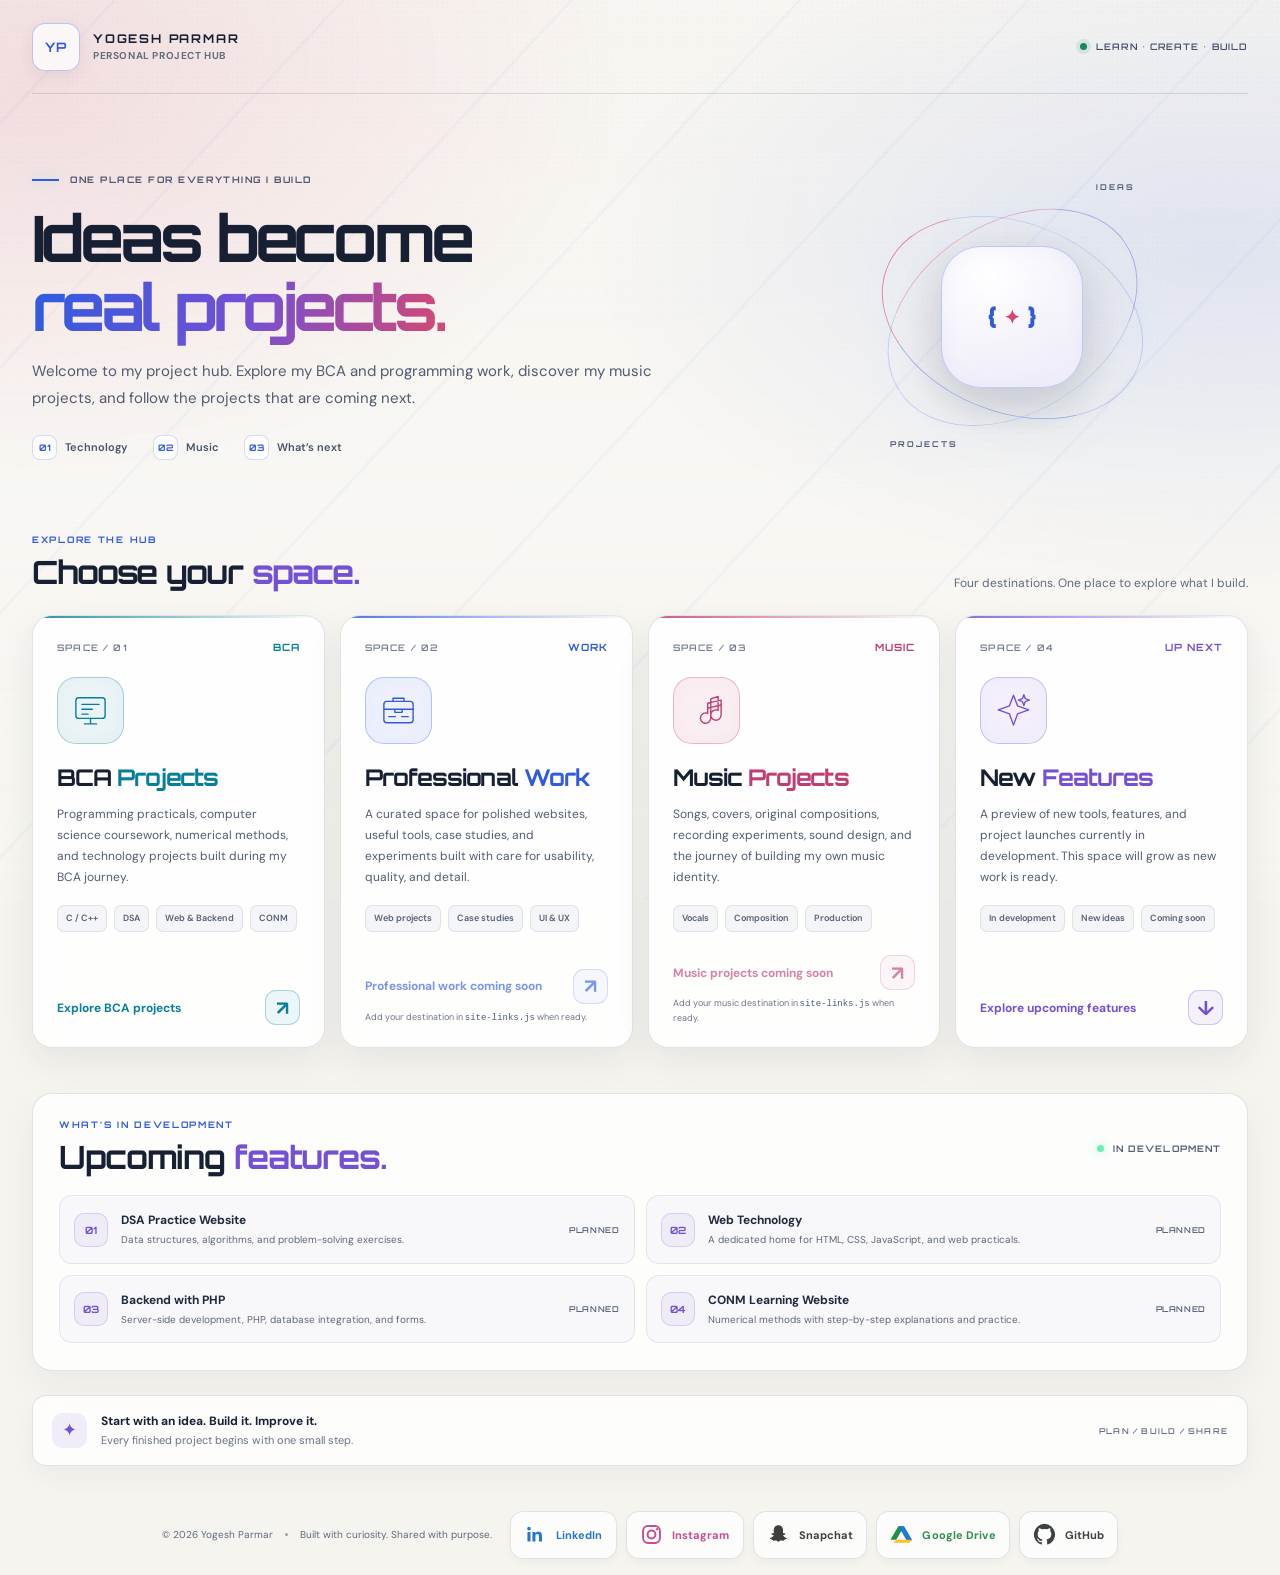
==== index.html @ 47fb6ca2 "Add files via upload" ====
<!DOCTYPE html>
<html lang="en">
<head>
  <meta charset="UTF-8">
  <meta name="viewport" content="width=device-width, initial-scale=1.0">
  <meta name="theme-color" content="#070b16">
  <meta name="description" content="Explore Yogesh Parmar's BCA projects, professional work, music projects, and upcoming features in one place.">
  <title>Yogesh Parmar | Project Hub</title>
  <link rel="preconnect" href="https://fonts.googleapis.com">
  <link rel="preconnect" href="https://fonts.gstatic.com" crossorigin>
  <link href="https://fonts.googleapis.com/css2?family=DM+Sans:wght@400;500;600;700&family=Orbitron:wght@500;600;700;800&display=swap" rel="stylesheet">
  <link rel="stylesheet" href="style.css">
</head>
<body>
  <div class="background-wash" aria-hidden="true"></div>
  <header class="topbar">
    <a class="brand" href="index.html" aria-label="Yogesh Parmar project hub home">
      <span class="brand-mark" aria-hidden="true">YP</span>
      <span class="brand-copy"><span class="brand-name">YOGESH PARMAR</span><span class="brand-subtitle">PERSONAL PROJECT HUB</span></span>
    </a>
    <div class="topbar-status"><span class="status-dot"></span> LEARN • CREATE • BUILD</div>
  </header>

  <main class="page-shell">
    <section class="hero" aria-labelledby="hero-title">
      <div class="hero-content">
        <div class="eyebrow"><span class="eyebrow-line"></span> ONE PLACE FOR EVERYTHING I BUILD</div>
        <h1 id="hero-title">Ideas become<br><span class="gradient-text">real projects.</span></h1>
        <p class="hero-description">Welcome to my project hub. Explore my BCA and programming work, discover my music projects, and follow the projects that are coming next.</p>
        <div class="hero-meta">
          <span><span class="meta-icon">01</span> Technology</span>
          <span><span class="meta-icon">02</span> Music</span>
          <span><span class="meta-icon">03</span> What’s next</span>
        </div>
      </div>
      <div class="hero-emblem" aria-hidden="true">
        <div class="emblem-ring ring-one"></div><div class="emblem-ring ring-two"></div>
        <div class="emblem-core"><span class="emblem-bracket">{</span><span class="emblem-slash">✦</span><span class="emblem-bracket">}</span></div>
        <span class="orbit-label orbit-label-top">IDEAS</span><span class="orbit-label orbit-label-bottom">PROJECTS</span>
      </div>
    </section>

    <section class="choose-section" aria-labelledby="choose-title">
      <div class="section-heading">
        <div><p class="section-kicker">EXPLORE THE HUB</p><h2 id="choose-title">Choose your <span>space.</span></h2></div>
        <p class="section-note">Four destinations. One place to explore what I build.</p>
      </div>

      <div class="project-grid">
        <article class="project-card bca-card">
          <div class="card-topline"><span class="course-number">SPACE / 01</span><span class="card-mark">BCA</span></div>
          <div class="project-icon" aria-hidden="true"><svg viewBox="0 0 64 64"><rect x="8" y="11" width="48" height="34" rx="5"/><path d="M22 54h20M32 45v9M18 22h28M18 30h17M18 38h10"/></svg></div>
          <h3>BCA <span>Projects</span></h3>
          <p class="project-description">Programming practicals, computer science coursework, numerical methods, and technology projects built during my BCA journey.</p>
          <div class="card-tags"><span>C / C++</span><span>DSA</span><span>Web &amp; Backend</span><span>CONM</span></div>
          <a class="project-action" href="programming.html"><span>Explore BCA projects</span><span class="arrow" aria-hidden="true">↗</span></a>
        </article>


        <article class="project-card professional-card" data-project-card="professional">
          <div class="card-topline"><span class="course-number">SPACE / 02</span><span class="card-mark">WORK</span></div>
          <div class="project-icon" aria-hidden="true"><svg viewBox="0 0 64 64"><rect x="8" y="17" width="48" height="35" rx="5"/><path d="M23 17v-5h18v5M8 30h48M26 30v5h12v-5M16 42h11M37 42h11"/></svg></div>
          <h3>Professional <span>Work</span></h3>
          <p class="project-description">A curated space for polished websites, useful tools, case studies, and experiments built with care for usability, quality, and detail.</p>
          <div class="card-tags"><span>Web projects</span><span>Case studies</span><span>UI &amp; UX</span></div>
          <a class="project-action project-config-link" href="#" data-project="professional" data-link-label="Explore professional work" aria-disabled="true"><span>Professional work coming soon</span><span class="arrow" aria-hidden="true">↗</span></a>
          <p class="setup-note">Add your destination in <code>site-links.js</code> when ready.</p>
        </article>

        <article class="project-card music-card" data-project-card="music">
          <div class="card-topline"><span class="course-number">SPACE / 03</span><span class="card-mark">MUSIC</span></div>
          <div class="project-icon" aria-hidden="true"><svg viewBox="0 0 64 64"><path d="M39 13v31.5a8.5 8.5 0 1 1-5-7.8V20l22-5v24.5a8.5 8.5 0 1 1-5-7.8V9z"/><path d="M34 28l22-5"/></svg></div>
          <h3>Music <span>Projects</span></h3>
          <p class="project-description">Songs, covers, original compositions, recording experiments, sound design, and the journey of building my own music identity.</p>
          <div class="card-tags"><span>Vocals</span><span>Composition</span><span>Production</span></div>
          <a class="project-action project-config-link" href="#" data-project="music" data-link-label="Explore music projects" aria-disabled="true"><span>Music projects coming soon</span><span class="arrow" aria-hidden="true">↗</span></a>
          <p class="setup-note">Add your music destination in <code>site-links.js</code> when ready.</p>
        </article>

        <article class="project-card upcoming-card">
          <div class="card-topline"><span class="course-number">SPACE / 04</span><span class="card-mark">UP NEXT</span></div>
          <div class="project-icon" aria-hidden="true"><svg viewBox="0 0 64 64"><path d="M32 7l6.6 17.4L57 31l-18.4 6.6L32 56l-6.6-18.4L7 31l18.4-6.6z"/><path d="M49 6l2.4 6.6L58 15l-6.6 2.4L49 24l-2.4-6.6L40 15l6.6-2.4z"/></svg></div>
          <h3>New <span>Features</span></h3>
          <p class="project-description">A preview of new tools, features, and project launches currently in development. This space will grow as new work is ready.</p>
          <div class="card-tags"><span>In development</span><span>New ideas</span><span>Coming soon</span></div>
          <a class="project-action" href="#upcoming"><span>Explore upcoming features</span><span class="arrow" aria-hidden="true">↓</span></a>
        </article>
      </div>
    </section>

    <section class="upcoming-section" id="upcoming" aria-labelledby="upcoming-title">
      <div class="upcoming-heading"><div><p class="section-kicker">WHAT’S IN DEVELOPMENT</p><h2 id="upcoming-title">Upcoming <span>features.</span></h2></div><span class="roadmap-status"><span class="status-dot"></span> IN DEVELOPMENT</span></div>
      <div class="roadmap-grid">
        <article class="roadmap-item"><span class="roadmap-index">01</span><div><h3>DSA Practice Website</h3><p>Data structures, algorithms, and problem-solving exercises.</p></div><span class="roadmap-state">PLANNED</span></article>
        <article class="roadmap-item"><span class="roadmap-index">02</span><div><h3>Web Technology</h3><p>A dedicated home for HTML, CSS, JavaScript, and web practicals.</p></div><span class="roadmap-state">PLANNED</span></article>
        <article class="roadmap-item"><span class="roadmap-index">03</span><div><h3>Backend with PHP</h3><p>Server-side development, PHP, database integration, and forms.</p></div><span class="roadmap-state">PLANNED</span></article>
        <article class="roadmap-item"><span class="roadmap-index">04</span><div><h3>CONM Learning Website</h3><p>Numerical methods with step-by-step explanations and practice.</p></div><span class="roadmap-state">PLANNED</span></article>
      </div>
    </section>

    <section class="bottom-strip" aria-label="Project reminder"><div class="strip-symbol" aria-hidden="true">✦</div><p><strong>Start with an idea. Build it. Improve it.</strong><span>Every finished project begins with one small step.</span></p><div class="strip-decoration" aria-hidden="true">PLAN / BUILD / SHARE</div></section>
  </main>

  <footer class="footer">
    <div class="footer-copy"><span>© <span id="year">2026</span> Yogesh Parmar</span><span class="footer-divider" aria-hidden="true"></span><span>Built with curiosity. Shared with purpose.</span></div>
    <nav class="footer-socials" aria-label="Social and resource links">
      <a class="social-link social-linkedin is-unconfigured" href="#" data-social="linkedin" aria-label="LinkedIn" title="Add your LinkedIn URL in site-links.js" aria-disabled="true">
        <svg viewBox="0 0 24 24" aria-hidden="true" focusable="false"><path fill="currentColor" d="M5.2 7.8a1.9 1.9 0 1 0 0-3.8 1.9 1.9 0 0 0 0 3.8ZM3.6 9.3h3.2v10H3.6zM8.8 9.3h3.1v1.4h.1a3.4 3.4 0 0 1 3-1.7c3.2 0 3.8 2.1 3.8 4.8v5.5h-3.2v-4.9c0-1.2 0-2.8-1.7-2.8s-2 1.3-2 2.7v5H8.8z"/></svg><span class="social-name">LinkedIn</span>
      </a>
      <a class="social-link social-instagram is-unconfigured" href="#" data-social="instagram" aria-label="Instagram" title="Add your Instagram URL in site-links.js" aria-disabled="true">
        <svg viewBox="0 0 24 24" aria-hidden="true" focusable="false"><rect x="3.2" y="3.2" width="17.6" height="17.6" rx="5.1" fill="none" stroke="currentColor" stroke-width="2"/><circle cx="12" cy="12" r="4.1" fill="none" stroke="currentColor" stroke-width="2"/><circle cx="17.8" cy="6.5" r="1.2" fill="currentColor"/></svg><span class="social-name">Instagram</span>
      </a>
      <a class="social-link social-snapchat is-unconfigured" href="#" data-social="snapchat" aria-label="Snapchat" title="Add your Snapchat URL in site-links.js" aria-disabled="true">
        <svg viewBox="0 0 24 24" aria-hidden="true" focusable="false"><path fill="currentColor" d="M12 2.4c-3.1 0-5 2.2-5 5.8 0 .7.1 1.5.2 2.2-.5.3-1.1.4-1.7.4-.6 0-.9.3-.9.7 0 .7 1.5 1.1 2.5 1.2-.6 1.3-1.8 2.2-3.2 2.8-.5.2-.8.4-.8.8 0 .5 1.2.7 2 .8.7.1 1 .6 1.2 1.2.1.3.3.4.7.3.6-.1 1.1-.3 1.8-.3 1.1 0 1.7.4 2.4 1 .4.3 1 .3 1.4 0 .7-.6 1.3-1 2.4-1 .7 0 1.2.2 1.8.3.4.1.6 0 .7-.3.2-.6.5-1.1 1.2-1.2.8-.1 2-.3 2-.8 0-.4-.3-.6-.8-.8-1.4-.6-2.6-1.5-3.2-2.8 1-.1 2.5-.5 2.5-1.2 0-.4-.3-.7-.9-.7-.6 0-1.2-.1-1.7-.4.1-.7.2-1.5.2-2.2 0-3.6-1.9-5.8-5-5.8Z"/></svg><span class="social-name">Snapchat</span>
      </a>
      <a class="social-link social-drive is-unconfigured" href="#" data-social="drive" aria-label="Google Drive" title="Add your Google Drive URL in site-links.js" aria-disabled="true">
        <svg viewBox="0 0 32 32" aria-hidden="true" focusable="false"><path fill="#00832d" d="M11.6 4.5h8L8.7 23.4h-8z"/><path fill="#0066da" d="M19.6 4.5 31 24h-8L11.6 4.5z"/><path fill="#ffba00" d="M8.7 23.4h22.4l-4.2 4.1H4.3z"/></svg><span class="social-name">Google Drive</span>
      </a>
      <a class="social-link social-github is-unconfigured" href="#" data-social="github" aria-label="GitHub" title="Add your GitHub URL in site-links.js" aria-disabled="true">
        <svg viewBox="0 0 24 24" aria-hidden="true" focusable="false"><path fill="currentColor" d="M12 .9A11.1 11.1 0 0 0 8.49 22.53c.55.1.76-.24.76-.53v-2.08c-3.1.67-3.75-1.32-3.75-1.32-.5-1.28-1.23-1.62-1.23-1.62-1.01-.69.08-.68.08-.68 1.11.08 1.7 1.14 1.7 1.14.99 1.7 2.6 1.21 3.23.92.1-.72.39-1.21.71-1.49-2.48-.28-5.09-1.24-5.09-5.52 0-1.22.44-2.21 1.15-2.99-.12-.28-.5-1.42.11-2.95 0 0 .94-.3 3.05 1.14a10.6 10.6 0 0 1 5.55 0c2.11-1.44 3.05-1.14 3.05-1.14.61 1.53.23 2.67.11 2.95.72.78 1.15 1.77 1.15 2.99 0 4.29-2.61 5.24-5.1 5.51.4.35.75 1.03.75 2.08V22c0 .29.2.63.76.52A11.1 11.1 0 0 0 12 .9Z"/></svg><span class="social-name">GitHub</span>
      </a>
    </nav>
  </footer>

  <script src="site-links.js"></script>
  <script>
    document.getElementById("year").textContent = new Date().getFullYear();

    const projectUrls = window.projectUrls || {};
    document.querySelectorAll("[data-project]").forEach((link) => {
      const project = link.dataset.project;
      const url = (projectUrls[project] || "").trim();
      if (url) {
        link.href = url;
        link.target = "_blank";
        link.rel = "noopener noreferrer";
        link.removeAttribute("aria-disabled");
        link.querySelector("span:first-child").textContent = link.dataset.linkLabel || "Explore project";
        link.closest("[data-project-card]")?.classList.add("has-link");
        link.classList.remove("is-unconfigured");
      } else {
        link.setAttribute("aria-disabled", "true");
        link.addEventListener("click", (event) => event.preventDefault());
      }
    });

    const socialUrls = window.socialUrls || {};
    document.querySelectorAll("[data-social]").forEach((link) => {
      const platform = link.dataset.social;
      const url = (socialUrls[platform] || "").trim();
      if (url) {
        link.href = url;
        link.target = "_blank";
        link.rel = "noopener noreferrer";
        link.classList.remove("is-unconfigured");
        link.removeAttribute("aria-disabled");
        link.title = `Open ${link.getAttribute("aria-label")}`;
      } else {
        link.setAttribute("aria-disabled", "true");
        link.addEventListener("click", (event) => event.preventDefault());
      }
    });
  </script>
</body>
</html>
---- style.css ----
/* YOGESH PARMAR — PERSONAL PROJECT HUB */
:root{color-scheme:dark;--bg:#070b16;--panel:rgba(12,18,34,.84);--panel-border:rgba(255,255,255,.14);--text:#f5f7ff;--muted:#b6bfd2;--quiet:#8792aa;--cyan:#5be7f5;--blue:#6194ff;--violet:#a98aff;--pink:#ff658b;--font-body:"DM Sans","Segoe UI",Arial,sans-serif;--font-display:"Orbitron","Segoe UI",sans-serif}
*{box-sizing:border-box;margin:0;padding:0}html{min-height:100%;scroll-behavior:smooth;scroll-padding-top:24px}body{min-height:100vh;display:flex;flex-direction:column;overflow-x:hidden;background:var(--bg);color:var(--text);font-family:var(--font-body);line-height:1.5;isolation:isolate}body::before{content:"";position:fixed;inset:0;z-index:-3;background-image:linear-gradient(105deg,rgba(5,8,18,.95) 0%,rgba(6,10,24,.83) 43%,rgba(6,9,20,.68) 100%),linear-gradient(180deg,rgba(4,7,16,.18) 0%,rgba(4,7,16,.5) 55%,#070b16 100%),url("https://wallpapercat.com/w/full/2/7/5/6848-3000x1688-desktop-hd-dc-vs-marvel-wallpaper-image.jpg");background-size:cover;background-position:center;background-repeat:no-repeat;transform:scale(1.015)}body::after{content:"";position:fixed;inset:0;z-index:-2;pointer-events:none;opacity:.2;background-image:radial-gradient(rgba(255,255,255,.22) .65px,transparent .65px);background-size:5px 5px;mask-image:linear-gradient(to bottom,black,transparent 80%)}a{color:inherit}.topbar{width:min(1240px,calc(100% - 64px));margin:0 auto;min-height:94px;display:flex;align-items:center;justify-content:space-between;gap:24px;border-bottom:1px solid rgba(255,255,255,.13)}.brand{display:inline-flex;align-items:center;gap:13px;text-decoration:none}.brand-mark{width:48px;height:48px;display:grid;place-items:center;border:1px solid rgba(91,231,245,.55);border-radius:14px;color:var(--cyan);background:rgba(91,231,245,.08);box-shadow:inset 0 0 22px rgba(91,231,245,.07),0 0 26px rgba(91,231,245,.08);font:700 13px var(--font-display);letter-spacing:.05em}.brand-copy{display:grid;gap:2px}.brand-name{font:700 12px var(--font-display);letter-spacing:.15em}.brand-subtitle{color:var(--quiet);font-size:10px;font-weight:700;letter-spacing:.06em}.topbar-status{display:flex;align-items:center;gap:9px;color:#c7d2e7;font:600 9px var(--font-display);letter-spacing:.12em}.status-dot{width:7px;height:7px;flex:0 0 7px;border-radius:50%;background:#69efb7;box-shadow:0 0 12px rgba(105,239,183,.7)}.page-shell{width:min(1240px,calc(100% - 64px));margin:0 auto;flex:1}.hero{min-height:365px;display:grid;grid-template-columns:minmax(0,1.2fr) minmax(270px,.8fr);align-items:center;gap:38px;padding:58px 0 42px}.hero-content{max-width:720px}.eyebrow{display:flex;align-items:center;gap:11px;color:#a9b7d2;font:700 9px var(--font-display);letter-spacing:.17em}.eyebrow-line{display:inline-block;width:27px;height:2px;background:var(--cyan);box-shadow:0 0 12px rgba(91,231,245,.55)}h1{margin:19px 0 17px;font:700 clamp(2.65rem,5vw,4.8rem)/1.07 var(--font-display);letter-spacing:-.055em} .gradient-text{background:linear-gradient(100deg,#62eaf6 0%,#8da6ff 52%,#d3a1ff 100%);-webkit-background-clip:text;background-clip:text;color:transparent}.hero-description{max-width:660px;color:#bbc5d8;font-size:15px;line-height:1.8}.hero-meta{display:flex;flex-wrap:wrap;gap:14px 25px;margin-top:23px;color:#c6cee0;font-size:11px;font-weight:600}.hero-meta>span{display:flex;align-items:center;gap:8px}.meta-icon{display:grid;place-items:center;width:25px;height:25px;border:1px solid rgba(91,231,245,.25);border-radius:8px;color:var(--cyan);background:rgba(91,231,245,.07);font:700 9px var(--font-display)}.hero-emblem{width:min(100%,330px);aspect-ratio:1;justify-self:center;position:relative;display:grid;place-items:center}.emblem-ring{position:absolute;inset:9%;border:1px solid rgba(91,231,245,.18);border-radius:50%;box-shadow:0 0 50px rgba(91,231,245,.04)}.ring-one{transform:rotate(22deg) scaleY(.7);border-color:rgba(91,231,245,.43)}.ring-two{transform:rotate(-33deg) scaleY(.7);border-color:rgba(169,138,255,.4)}.emblem-core{width:43%;aspect-ratio:1;display:flex;align-items:center;justify-content:center;gap:7px;border:1px solid rgba(91,231,245,.5);border-radius:28%;background:radial-gradient(circle at 35% 20%,rgba(91,231,245,.17),rgba(14,22,42,.8) 70%);box-shadow:0 0 60px rgba(91,231,245,.13),inset 0 0 30px rgba(91,231,245,.06);font:700 30px var(--font-display)}.emblem-bracket{color:var(--cyan)}.emblem-slash{color:#e7edff;font-size:19px}.orbit-label{position:absolute;color:#8d9dbb;font:700 8px var(--font-display);letter-spacing:.25em}.orbit-label-top{top:9%;right:13%}.orbit-label-bottom{bottom:10%;left:13%}.choose-section{padding:10px 0 0}.section-heading{display:flex;align-items:end;justify-content:space-between;gap:20px;margin-bottom:23px}.section-kicker{margin-bottom:7px;color:var(--cyan);font:700 9px var(--font-display);letter-spacing:.19em}.section-heading h2,.upcoming-heading h2{font:700 clamp(1.5rem,3vw,2rem)/1.25 var(--font-display);letter-spacing:-.035em}.section-heading h2 span,.upcoming-heading h2 span{color:#a7b7ff}.section-note{max-width:320px;color:#9daac2;text-align:right;font-size:12px}.project-grid{display:grid;grid-template-columns:repeat(3,minmax(0,1fr));gap:18px}.project-card{--accent:#66e7f5;--accent-rgb:102,231,245;position:relative;display:flex;flex-direction:column;min-width:0;min-height:420px;overflow:hidden;padding:25px 24px 22px;border:1px solid rgba(255,255,255,.14);border-radius:20px;background:linear-gradient(145deg,rgba(17,25,45,.91),rgba(9,14,28,.87));box-shadow:0 12px 35px rgba(0,0,0,.14);transition:transform 200ms ease,border-color 200ms ease,background 200ms ease}.project-card::before{content:"";position:absolute;left:0;top:0;right:0;height:2px;background:linear-gradient(90deg,rgba(var(--accent-rgb),.95),rgba(var(--accent-rgb),0));opacity:.9}.project-card:hover{transform:translateY(-4px);border-color:rgba(var(--accent-rgb),.42);background:linear-gradient(145deg,rgba(20,30,53,.95),rgba(9,14,28,.91))}.bca-card{--accent:#5be7f5;--accent-rgb:91,231,245}.music-card{--accent:#ff91c3;--accent-rgb:255,145,195}.upcoming-card{--accent:#b3a0ff;--accent-rgb:179,160,255}.card-topline{display:flex;align-items:center;justify-content:space-between;gap:8px}.course-number{color:#8998b5;font:600 9px var(--font-display);letter-spacing:.13em}.card-mark{color:var(--accent);font:700 10px var(--font-display);letter-spacing:.1em}.project-icon{display:grid;place-items:center;width:67px;height:67px;margin:24px 0 20px;border:1px solid rgba(var(--accent-rgb),.32);border-radius:19px;background:rgba(var(--accent-rgb),.08);box-shadow:inset 0 0 25px rgba(var(--accent-rgb),.035)}.project-icon svg{width:39px;height:39px;fill:none;stroke:var(--accent);stroke-width:2.3;stroke-linecap:round;stroke-linejoin:round}.project-card h3{font:700 23px/1.25 var(--font-display);letter-spacing:-.04em}.project-card h3 span{color:var(--accent)}.project-description{margin-top:11px;color:#b4c0d5;font-size:12px;line-height:1.75}.card-tags{display:flex;flex-wrap:wrap;gap:7px;margin-top:17px}.card-tags span{padding:6px 8px;border:1px solid rgba(255,255,255,.09);border-radius:7px;background:rgba(255,255,255,.035);color:#9eacc5;font-size:9px;font-weight:600}.project-action{display:flex;align-items:center;justify-content:space-between;gap:12px;margin-top:auto;padding-top:23px;color:var(--accent);font-size:12px;font-weight:700;text-decoration:none}.arrow{display:grid;place-items:center;width:35px;height:35px;flex:0 0 35px;border:1px solid rgba(var(--accent-rgb),.36);border-radius:11px;background:rgba(var(--accent-rgb),.09);font-size:20px;transition:transform 180ms ease,background 180ms ease}.project-action:hover .arrow{transform:translate(2px,-2px);background:rgba(var(--accent-rgb),.17)}.project-action:focus-visible{outline:2px solid var(--cyan);outline-offset:5px;border-radius:5px}.project-config-link[aria-disabled="true"]{opacity:.72;cursor:not-allowed}.setup-note{margin-top:7px;color:#7887a2;font-size:9px}.setup-note code{color:#b8c6df}.upcoming-section{margin-top:45px;padding:25px 26px 27px;border:1px solid rgba(255,255,255,.12);border-radius:20px;background:rgba(8,13,27,.72);backdrop-filter:blur(13px);-webkit-backdrop-filter:blur(13px)}.upcoming-heading{display:flex;align-items:center;justify-content:space-between;gap:18px;margin-bottom:18px}.roadmap-status{display:flex;align-items:center;gap:9px;color:#a4b3ce;font:700 9px var(--font-display);letter-spacing:.12em}.roadmap-grid{display:grid;grid-template-columns:repeat(2,minmax(0,1fr));gap:11px}.roadmap-item{display:flex;align-items:center;gap:13px;min-width:0;padding:15px 14px;border:1px solid rgba(255,255,255,.09);border-radius:13px;background:rgba(255,255,255,.025)}.roadmap-index{display:grid;place-items:center;width:34px;height:34px;flex:0 0 34px;border:1px solid rgba(169,138,255,.25);border-radius:10px;color:#b7a8ff;background:rgba(169,138,255,.07);font:700 10px var(--font-display)}.roadmap-item>div{min-width:0}.roadmap-item h3{font-size:12px;font-weight:700}.roadmap-item p{margin-top:3px;color:#929fba;font-size:10px;line-height:1.55}.roadmap-state{margin-left:auto;color:#aab4ca;font:600 8px var(--font-display);letter-spacing:.08em;white-space:nowrap}.bottom-strip{display:flex;align-items:center;gap:14px;margin:24px 0 28px;padding:16px 19px;border:1px solid rgba(255,255,255,.12);border-radius:14px;background:rgba(9,14,29,.73);backdrop-filter:blur(12px);-webkit-backdrop-filter:blur(12px)}.strip-symbol{display:grid;place-items:center;flex:0 0 35px;height:35px;border-radius:10px;color:#bba7ff;background:rgba(169,138,255,.12);font-size:18px}.bottom-strip p{display:grid;gap:2px;color:#c0c9dc;font-size:11px}.bottom-strip strong{color:#f0f3fc;font-size:12px}.bottom-strip p span{color:#9eacc4}.strip-decoration{margin-left:auto;color:#8793ad;font:600 8px var(--font-display);letter-spacing:.15em;white-space:nowrap}.footer{width:min(1240px,calc(100% - 64px));min-height:82px;margin:0 auto;display:flex;align-items:center;justify-content:center;gap:18px;color:#a0abc0;font-size:10px;flex-wrap:wrap;padding:15px 0}.footer-copy{display:flex;align-items:center;justify-content:center;gap:12px;flex-wrap:wrap}.footer-divider{width:3px;height:3px;border-radius:50%;background:#68738a}.footer-socials{display:flex;align-items:center;gap:11px}.social-link{width:54px;height:54px;display:inline-grid;place-items:center;flex:0 0 auto;border:1px solid rgba(255,255,255,.16);border-radius:15px;color:#dfe8ff;background:rgba(255,255,255,.065);text-decoration:none;transition:transform 180ms ease,border-color 180ms ease,background 180ms ease,opacity 180ms ease}.social-link svg{width:30px;height:30px;display:block}.social-link.is-unconfigured{opacity:.78;cursor:not-allowed}.social-link:not(.is-unconfigured):hover,.social-link:not(.is-unconfigured):focus-visible{transform:translateY(-3px);border-color:rgba(91,231,245,.65);background:rgba(91,231,245,.12);outline:none}.social-link:focus-visible{outline:2px solid var(--cyan);outline-offset:3px}.social-linkedin{color:#70b7ff}.social-instagram{color:#ff8dc3}.social-snapchat{color:#ffe45e}.social-youtube{color:#ff7373}
@media(min-width:1500px){.hero{min-height:410px}.project-card{min-height:440px}}@media(max-width:980px){.project-grid{grid-template-columns:repeat(2,minmax(0,1fr))}.project-card{min-height:400px}.hero{grid-template-columns:minmax(0,1fr) 260px;gap:20px}.hero-emblem{width:260px}}@media(max-width:760px){.topbar,.footer{width:min(100% - 36px,600px)}.topbar{min-height:78px}.topbar-status{font-size:8px;letter-spacing:.06em}.brand-mark{width:42px;height:42px}.brand-name{font-size:10px}.brand-subtitle{font-size:8px}.page-shell{width:min(100% - 36px,600px)}.hero{grid-template-columns:minmax(0,1fr);min-height:0;padding:52px 0 35px}.hero-emblem{display:none}.hero-description{font-size:14px}.section-heading{align-items:start;flex-direction:column;gap:9px}.section-note{text-align:left;max-width:none}.project-grid{grid-template-columns:1fr}.project-card{min-height:365px;padding:24px}.roadmap-grid{grid-template-columns:1fr}.upcoming-section{padding:21px 17px}.strip-decoration{display:none}.bottom-strip{align-items:flex-start}.footer{flex-direction:column;text-align:center;gap:14px}.footer-socials{gap:10px}.social-link{width:51px;height:51px;border-radius:14px}.social-link svg{width:29px;height:29px}}@media(max-width:430px){.topbar-status{display:none}h1{font-size:clamp(2.15rem,10vw,2.8rem)}.hero-meta{gap:10px 16px;font-size:10px}.section-heading h2,.upcoming-heading h2{font-size:22px}.project-card{padding:22px 20px;border-radius:17px}.project-card h3{font-size:21px}.upcoming-heading{align-items:flex-start;flex-direction:column;gap:8px}.roadmap-item{gap:9px;padding:12px 10px}.roadmap-state{font-size:7px}.bottom-strip{padding:14px}.bottom-strip strong{font-size:11px}.footer-copy{gap:8px}.footer-socials{gap:8px}.social-link{width:48px;height:48px}.social-link svg{width:27px;height:27px}}@media(prefers-reduced-motion:reduce){*,*::before,*::after{scroll-behavior:auto!important;animation-duration:.01ms!important;animation-iteration-count:1!important;transition-duration:.01ms!important}}


/* PROFESSIONAL PAPER-INSPIRED HOMEPAGE THEME */
:root{color-scheme:light;--bg:#f5f3ee;--panel:rgba(255,255,255,.9);--panel-border:rgba(24,34,50,.13);--text:#182135;--muted:#505b70;--quiet:#70798a;--cyan:#087f9a;--blue:#315bdf;--violet:#7550d5;--pink:#d63f77}
body{background:#f6f4ef;color:#182135}
body::before{background-image:repeating-linear-gradient(133deg,transparent 0 82px,rgba(49,91,223,.035) 83px 85px,transparent 86px 167px),radial-gradient(ellipse at 2% 10%,rgba(213,72,114,.14),transparent 34%),radial-gradient(ellipse at 95% 28%,rgba(49,91,223,.12),transparent 37%),linear-gradient(180deg,rgba(250,249,246,.30) 0%,rgba(250,249,246,.58) 52%,rgba(247,245,240,.91) 100%),url("https://img.magnific.com/free-vector/paper-style-dynamic-lines-background_23-2149008629.jpg");background-size:auto,auto,auto,cover,cover;background-position:center,center,center,center top,center top;background-repeat:repeat,no-repeat,no-repeat,no-repeat,no-repeat;transform:none}
body::after{opacity:.16;background-image:radial-gradient(rgba(37,48,67,.22) .55px,transparent .55px);background-size:5px 5px;mask-image:linear-gradient(to bottom,black,transparent 85%)}
.background-wash{display:none}
.topbar{border-bottom-color:rgba(24,33,53,.13)}
.brand-mark{border-color:rgba(49,91,223,.32);border-radius:13px;color:#315bdf;background:rgba(255,255,255,.72);box-shadow:0 5px 16px rgba(36,48,75,.08);}
.brand-name{color:#172033}.brand-subtitle{color:#626d80}.topbar-status{color:#445067}.topbar-status .status-dot{background:#19875d;box-shadow:0 0 0 4px rgba(25,135,93,.11)}
.eyebrow{color:#4c5770}.eyebrow-line{background:#315bdf}
h1{color:#172033;letter-spacing:-.06em}h1 .gradient-text{background:linear-gradient(105deg,#315bdf 3%,#7350d4 52%,#d54872 100%);-webkit-background-clip:text;background-clip:text;color:transparent}
.hero-description{color:#505b70}.hero-meta{color:#48546b}.meta-icon{color:#315bdf;border-color:rgba(49,91,223,.2);background:rgba(255,255,255,.72)}
.hero-emblem{filter:drop-shadow(0 18px 28px rgba(40,49,70,.09))}.emblem-ring{border-color:rgba(49,91,223,.22)}.ring-one{border-left-color:rgba(213,72,114,.6);border-bottom-color:rgba(49,91,223,.44)}.ring-two{border-top-color:rgba(213,72,114,.4);border-right-color:rgba(117,80,213,.42)}.emblem-core{border-color:rgba(49,91,223,.28);background:radial-gradient(circle at 35% 20%,rgba(255,255,255,.96),rgba(241,239,249,.94) 75%);box-shadow:0 16px 40px rgba(36,48,75,.12),inset 0 0 20px rgba(49,91,223,.04)}.emblem-bracket{color:#315bdf}.emblem-slash{color:#d54872}.orbit-label{color:#536079}
.section-kicker{color:#315bdf}.section-heading h2,.upcoming-heading h2{color:#172033}.section-heading h2 span,.upcoming-heading h2 span{color:#7350d4}.section-note{color:#606b7e}
.project-grid{grid-template-columns:repeat(4,minmax(0,1fr));gap:15px}.project-card{background:rgba(255,255,255,.88);border-color:rgba(24,33,53,.12);box-shadow:0 12px 35px rgba(30,39,58,.075);backdrop-filter:blur(15px);-webkit-backdrop-filter:blur(15px)}.project-card:hover{background:rgba(255,255,255,.97);box-shadow:0 19px 42px rgba(30,39,58,.12)}
.bca-card{--accent:#087f9a;--accent-rgb:8,127,154}.professional-card{--accent:#315bdf;--accent-rgb:49,91,223}.music-card{--accent:#bf3e73;--accent-rgb:191,62,115}.upcoming-card{--accent:#7550d5;--accent-rgb:117,80,213}
.course-number{color:#737d90}.card-mark{color:var(--accent)}.project-card h3{color:#172033}.project-card h3 span{color:var(--accent)}.project-description{color:#515d72}.card-tags span{border-color:rgba(24,33,53,.09);background:rgba(243,244,248,.88);color:#556176}.project-action{color:var(--accent)}.arrow{border-color:rgba(var(--accent-rgb),.28);background:rgba(var(--accent-rgb),.07)}.setup-note{color:#6b7588}.setup-note code{color:#4d5c78}
.upcoming-section{border-color:rgba(24,33,53,.12);background:rgba(255,255,255,.77);box-shadow:0 14px 38px rgba(30,39,58,.05);backdrop-filter:blur(16px);-webkit-backdrop-filter:blur(16px)}.roadmap-status{color:#536079}.roadmap-item{border-color:rgba(24,33,53,.09);background:rgba(247,247,249,.82)}.roadmap-index{border-color:rgba(117,80,213,.2);color:#7350d4;background:rgba(117,80,213,.07)}.roadmap-item h3{color:#202a3f}.roadmap-item p{color:#5e687b}.roadmap-state{color:#58647a}
.bottom-strip{border-color:rgba(24,33,53,.12);background:rgba(255,255,255,.76);box-shadow:0 10px 25px rgba(30,39,58,.045)}.strip-symbol{color:#7350d4;background:rgba(117,80,213,.09)}.bottom-strip p{color:#5c677a}.bottom-strip strong{color:#182135}.bottom-strip p span{color:#687386}.strip-decoration{color:#687386}
.footer{color:#5e687b}.footer-divider{background:#9aa1ad}.footer-socials{gap:9px;flex-wrap:wrap;justify-content:center}.social-link{width:auto;min-width:0;height:48px;padding:0 13px;display:inline-flex;align-items:center;justify-content:center;gap:9px;border-color:rgba(24,33,53,.13);border-radius:13px;color:#24304a;background:rgba(255,255,255,.78);box-shadow:0 4px 12px rgba(30,39,58,.045);font-size:11px;font-weight:700;letter-spacing:.01em}.social-link svg{width:23px;height:23px;flex:0 0 23px}.social-name{white-space:nowrap}.social-link.is-unconfigured{opacity:.88;cursor:not-allowed}.social-link:not(.is-unconfigured):hover,.social-link:not(.is-unconfigured):focus-visible{transform:translateY(-2px);border-color:rgba(49,91,223,.36);background:#fff;box-shadow:0 7px 17px rgba(49,91,223,.1);outline:none}.social-linkedin{color:#0a66c2}.social-instagram{color:#c13584}.social-snapchat{color:#262626}.social-github{color:#24292f}.social-drive{color:#188038}
.project-action[aria-disabled="true"]{opacity:.64;cursor:not-allowed}.project-card.has-link .project-action{opacity:1}
@media(min-width:1500px){.hero{min-height:420px}.project-card{min-height:420px}}
@media(max-width:980px){.project-grid{grid-template-columns:repeat(2,minmax(0,1fr))}.project-card{min-height:390px}}
@media(max-width:760px){.social-link{height:45px;padding:0 11px;gap:7px}.social-link svg{width:21px;height:21px;flex-basis:21px}.social-name{font-size:10px}}
@media(max-width:430px){.footer-socials{display:grid;grid-template-columns:repeat(2,minmax(0,1fr));width:100%;gap:8px}.social-link{width:100%;height:45px;padding:0 10px;justify-content:flex-start}.social-link:last-child{grid-column:1/-1;justify-self:center;width:calc(50% - 4px)}.footer{width:calc(100% - 28px)}.project-card{min-height:360px}}
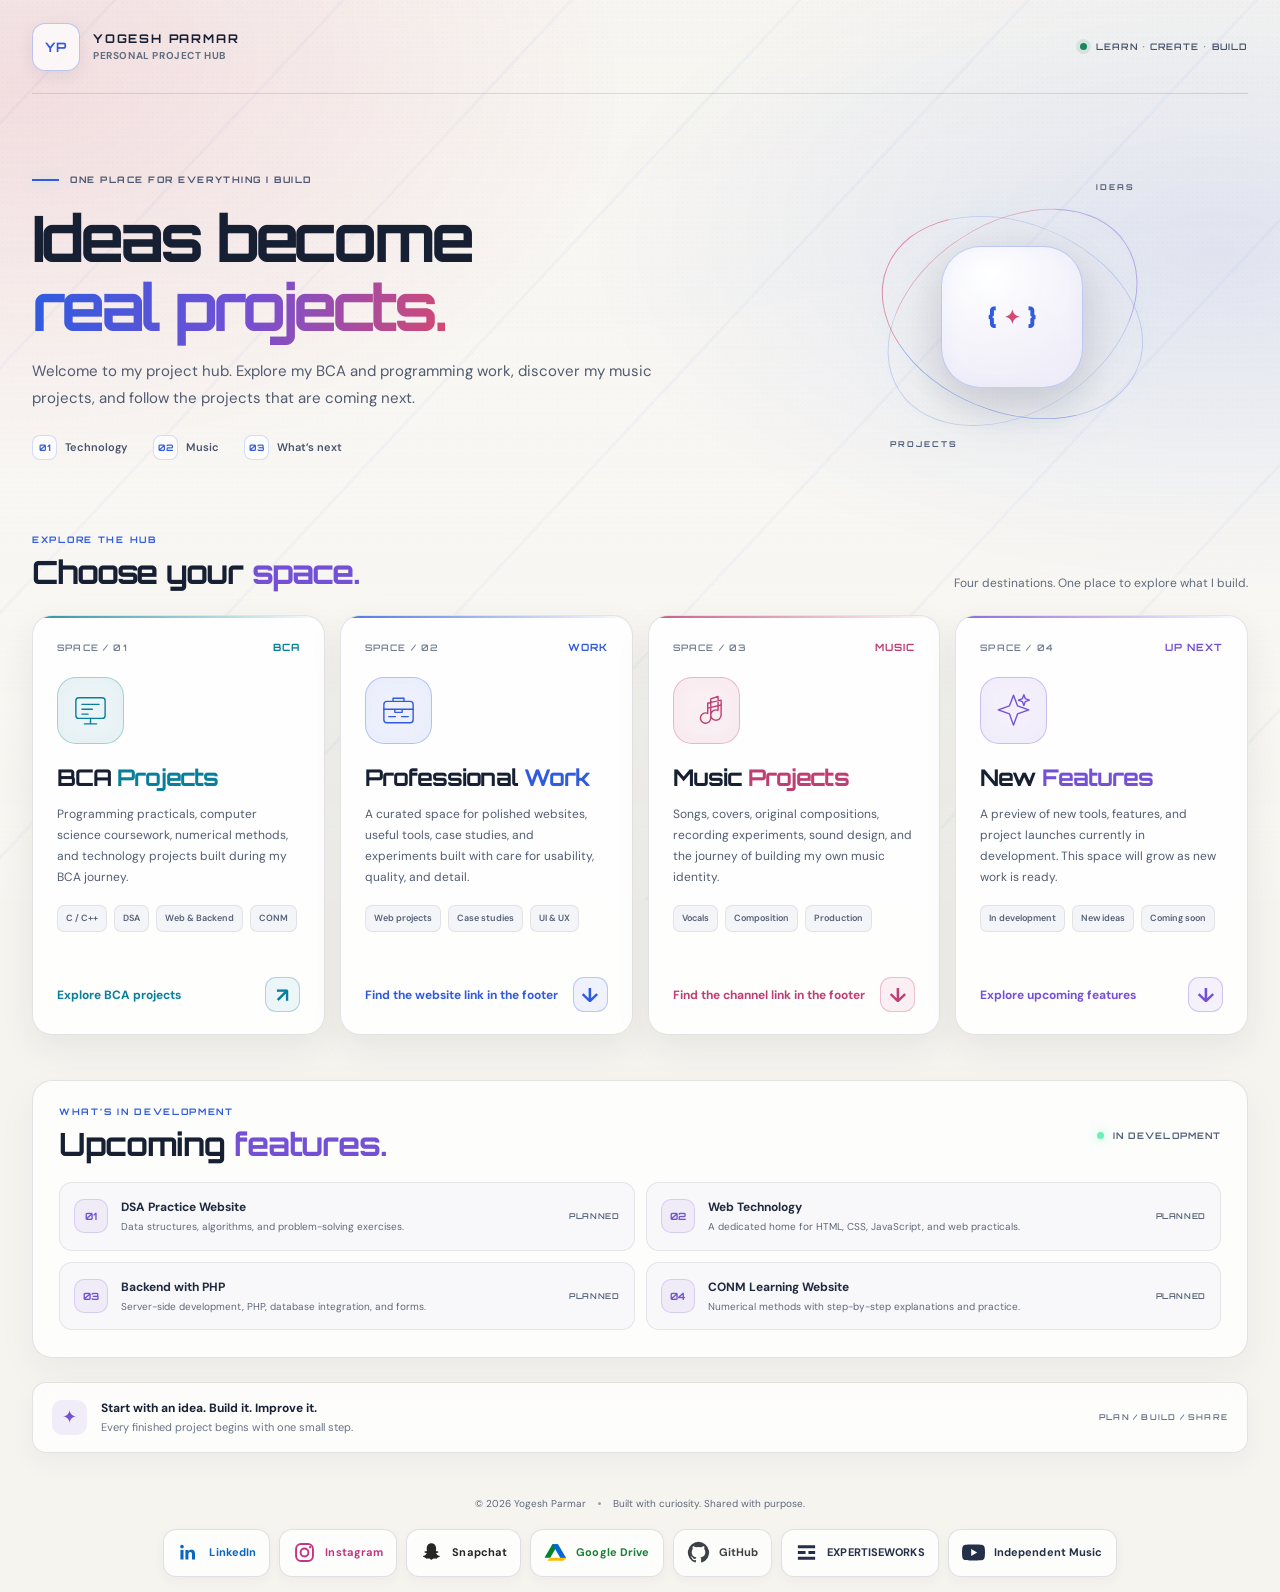
==== commit ecc8a8b8: "Update index.html" ====
--- a/index.html
+++ b/index.html
@@ -63,8 +63,7 @@
           <h3>Professional <span>Work</span></h3>
           <p class="project-description">A curated space for polished websites, useful tools, case studies, and experiments built with care for usability, quality, and detail.</p>
           <div class="card-tags"><span>Web projects</span><span>Case studies</span><span>UI &amp; UX</span></div>
-          <a class="project-action project-config-link" href="#" data-project="professional" data-link-label="Explore professional work" aria-disabled="true"><span>Professional work coming soon</span><span class="arrow" aria-hidden="true">↗</span></a>
-          <p class="setup-note">Add your destination in <code>site-links.js</code> when ready.</p>
+          <div class="project-action"><span>Find the website link in the footer</span><span class="arrow" aria-hidden="true">↓</span></div>
         </article>
 
         <article class="project-card music-card" data-project-card="music">
@@ -73,8 +72,7 @@
           <h3>Music <span>Projects</span></h3>
           <p class="project-description">Songs, covers, original compositions, recording experiments, sound design, and the journey of building my own music identity.</p>
           <div class="card-tags"><span>Vocals</span><span>Composition</span><span>Production</span></div>
-          <a class="project-action project-config-link" href="#" data-project="music" data-link-label="Explore music projects" aria-disabled="true"><span>Music projects coming soon</span><span class="arrow" aria-hidden="true">↗</span></a>
-          <p class="setup-note">Add your music destination in <code>site-links.js</code> when ready.</p>
+          <div class="project-action"><span>Find the channel link in the footer</span><span class="arrow" aria-hidden="true">↓</span></div>
         </article>
 
         <article class="project-card upcoming-card">
@@ -104,62 +102,34 @@
   <footer class="footer">
     <div class="footer-copy"><span>© <span id="year">2026</span> Yogesh Parmar</span><span class="footer-divider" aria-hidden="true"></span><span>Built with curiosity. Shared with purpose.</span></div>
     <nav class="footer-socials" aria-label="Social and resource links">
-      <a class="social-link social-linkedin is-unconfigured" href="#" data-social="linkedin" aria-label="LinkedIn" title="Add your LinkedIn URL in site-links.js" aria-disabled="true">
+      <a class="social-link social-linkedin" href="https://www.linkedin.com/in/yogesh-thakur-935497439?utm_source=share_via&amp;utm_content=profile&amp;utm_medium=member_android" target="_blank" rel="noopener noreferrer" aria-label="LinkedIn" title="Open LinkedIn">
         <svg viewBox="0 0 24 24" aria-hidden="true" focusable="false"><path fill="currentColor" d="M5.2 7.8a1.9 1.9 0 1 0 0-3.8 1.9 1.9 0 0 0 0 3.8ZM3.6 9.3h3.2v10H3.6zM8.8 9.3h3.1v1.4h.1a3.4 3.4 0 0 1 3-1.7c3.2 0 3.8 2.1 3.8 4.8v5.5h-3.2v-4.9c0-1.2 0-2.8-1.7-2.8s-2 1.3-2 2.7v5H8.8z"/></svg><span class="social-name">LinkedIn</span>
       </a>
-      <a class="social-link social-instagram is-unconfigured" href="#" data-social="instagram" aria-label="Instagram" title="Add your Instagram URL in site-links.js" aria-disabled="true">
+      <a class="social-link social-instagram" href="https://www.instagram.com/independent_play?vrfl=MWk0eHhvaWdlZnVkOQ==" target="_blank" rel="noopener noreferrer" aria-label="Instagram" title="Open Instagram">
         <svg viewBox="0 0 24 24" aria-hidden="true" focusable="false"><rect x="3.2" y="3.2" width="17.6" height="17.6" rx="5.1" fill="none" stroke="currentColor" stroke-width="2"/><circle cx="12" cy="12" r="4.1" fill="none" stroke="currentColor" stroke-width="2"/><circle cx="17.8" cy="6.5" r="1.2" fill="currentColor"/></svg><span class="social-name">Instagram</span>
       </a>
-      <a class="social-link social-snapchat is-unconfigured" href="#" data-social="snapchat" aria-label="Snapchat" title="Add your Snapchat URL in site-links.js" aria-disabled="true">
+      <a class="social-link social-snapchat" href="https://www.snapchat.com/add/yogeshparmar_o3?share_id=k4zNBhmO8rQ&amp;locale=en-IN" target="_blank" rel="noopener noreferrer" aria-label="Snapchat" title="Open Snapchat">
         <svg viewBox="0 0 24 24" aria-hidden="true" focusable="false"><path fill="currentColor" d="M12 2.4c-3.1 0-5 2.2-5 5.8 0 .7.1 1.5.2 2.2-.5.3-1.1.4-1.7.4-.6 0-.9.3-.9.7 0 .7 1.5 1.1 2.5 1.2-.6 1.3-1.8 2.2-3.2 2.8-.5.2-.8.4-.8.8 0 .5 1.2.7 2 .8.7.1 1 .6 1.2 1.2.1.3.3.4.7.3.6-.1 1.1-.3 1.8-.3 1.1 0 1.7.4 2.4 1 .4.3 1 .3 1.4 0 .7-.6 1.3-1 2.4-1 .7 0 1.2.2 1.8.3.4.1.6 0 .7-.3.2-.6.5-1.1 1.2-1.2.8-.1 2-.3 2-.8 0-.4-.3-.6-.8-.8-1.4-.6-2.6-1.5-3.2-2.8 1-.1 2.5-.5 2.5-1.2 0-.4-.3-.7-.9-.7-.6 0-1.2-.1-1.7-.4.1-.7.2-1.5.2-2.2 0-3.6-1.9-5.8-5-5.8Z"/></svg><span class="social-name">Snapchat</span>
       </a>
-      <a class="social-link social-drive is-unconfigured" href="#" data-social="drive" aria-label="Google Drive" title="Add your Google Drive URL in site-links.js" aria-disabled="true">
+      <a class="social-link social-drive" href="https://drive.google.com/drive/folders/1pf0U4U9AQBYV0tMJHg-OtUp4L3XVB7gf?usp=drive_link" target="_blank" rel="noopener noreferrer" aria-label="Google Drive" title="Open Google Drive">
         <svg viewBox="0 0 32 32" aria-hidden="true" focusable="false"><path fill="#00832d" d="M11.6 4.5h8L8.7 23.4h-8z"/><path fill="#0066da" d="M19.6 4.5 31 24h-8L11.6 4.5z"/><path fill="#ffba00" d="M8.7 23.4h22.4l-4.2 4.1H4.3z"/></svg><span class="social-name">Google Drive</span>
       </a>
       <a class="social-link social-github is-unconfigured" href="#" data-social="github" aria-label="GitHub" title="Add your GitHub URL in site-links.js" aria-disabled="true">
         <svg viewBox="0 0 24 24" aria-hidden="true" focusable="false"><path fill="currentColor" d="M12 .9A11.1 11.1 0 0 0 8.49 22.53c.55.1.76-.24.76-.53v-2.08c-3.1.67-3.75-1.32-3.75-1.32-.5-1.28-1.23-1.62-1.23-1.62-1.01-.69.08-.68.08-.68 1.11.08 1.7 1.14 1.7 1.14.99 1.7 2.6 1.21 3.23.92.1-.72.39-1.21.71-1.49-2.48-.28-5.09-1.24-5.09-5.52 0-1.22.44-2.21 1.15-2.99-.12-.28-.5-1.42.11-2.95 0 0 .94-.3 3.05 1.14a10.6 10.6 0 0 1 5.55 0c2.11-1.44 3.05-1.14 3.05-1.14.61 1.53.23 2.67.11 2.95.72.78 1.15 1.77 1.15 2.99 0 4.29-2.61 5.24-5.1 5.51.4.35.75 1.03.75 2.08V22c0 .29.2.63.76.52A11.1 11.1 0 0 0 12 .9Z"/></svg><span class="social-name">GitHub</span>
       </a>
+      <a class="social-link social-expertise" href="https://yogesh14songss-ai.github.io/EXPERTISEWORKS/" target="_blank" rel="noopener noreferrer" aria-label="EXPERTISEWORKS" title="Open EXPERTISEWORKS">
+        <svg viewBox="0 0 24 24" aria-hidden="true" focusable="false"><path fill="currentColor" d="M3 4.5h18v3H3zM3 10.5h8v3H3zM3 16.5h18v3H3zM14 10.5h7v3h-7z"/></svg><span class="social-name">EXPERTISEWORKS</span>
+      </a>
+      <a class="social-link social-youtube" href="https://youtube.com/@independent_music_yt?si=UU4DWfwiTOr7bwCP" target="_blank" rel="noopener noreferrer" aria-label="Independent Music on YouTube" title="Open Independent Music on YouTube">
+        <svg viewBox="0 0 24 24" aria-hidden="true" focusable="false"><path fill="currentColor" d="M23.5 6.2a3 3 0 0 0-2.1-2.1C19.6 3.6 12 3.6 12 3.6s-7.6 0-9.4.5A3 3 0 0 0 .5 6.2 31 31 0 0 0 0 12a31 31 0 0 0 .5 5.8 3 3 0 0 0 2.1 2.1c1.8.5 9.4.5 9.4.5s7.6 0 9.4-.5a3 3 0 0 0 2.1-2.1A31 31 0 0 0 24 12a31 31 0 0 0-.5-5.8ZM9.6 15.6V8.4l6.2 3.6z"/></svg><span class="social-name">Independent Music</span>
+      </a>
     </nav>
   </footer>
 
-  <script src="site-links.js"></script>
   <script>
     document.getElementById("year").textContent = new Date().getFullYear();
 
-    const projectUrls = window.projectUrls || {};
-    document.querySelectorAll("[data-project]").forEach((link) => {
-      const project = link.dataset.project;
-      const url = (projectUrls[project] || "").trim();
-      if (url) {
-        link.href = url;
-        link.target = "_blank";
-        link.rel = "noopener noreferrer";
-        link.removeAttribute("aria-disabled");
-        link.querySelector("span:first-child").textContent = link.dataset.linkLabel || "Explore project";
-        link.closest("[data-project-card]")?.classList.add("has-link");
-        link.classList.remove("is-unconfigured");
-      } else {
-        link.setAttribute("aria-disabled", "true");
-        link.addEventListener("click", (event) => event.preventDefault());
-      }
-    });
 
-    const socialUrls = window.socialUrls || {};
-    document.querySelectorAll("[data-social]").forEach((link) => {
-      const platform = link.dataset.social;
-      const url = (socialUrls[platform] || "").trim();
-      if (url) {
-        link.href = url;
-        link.target = "_blank";
-        link.rel = "noopener noreferrer";
-        link.classList.remove("is-unconfigured");
-        link.removeAttribute("aria-disabled");
-        link.title = `Open ${link.getAttribute("aria-label")}`;
-      } else {
-        link.setAttribute("aria-disabled", "true");
-        link.addEventListener("click", (event) => event.preventDefault());
-      }
-    });
   </script>
 </body>
 </html>
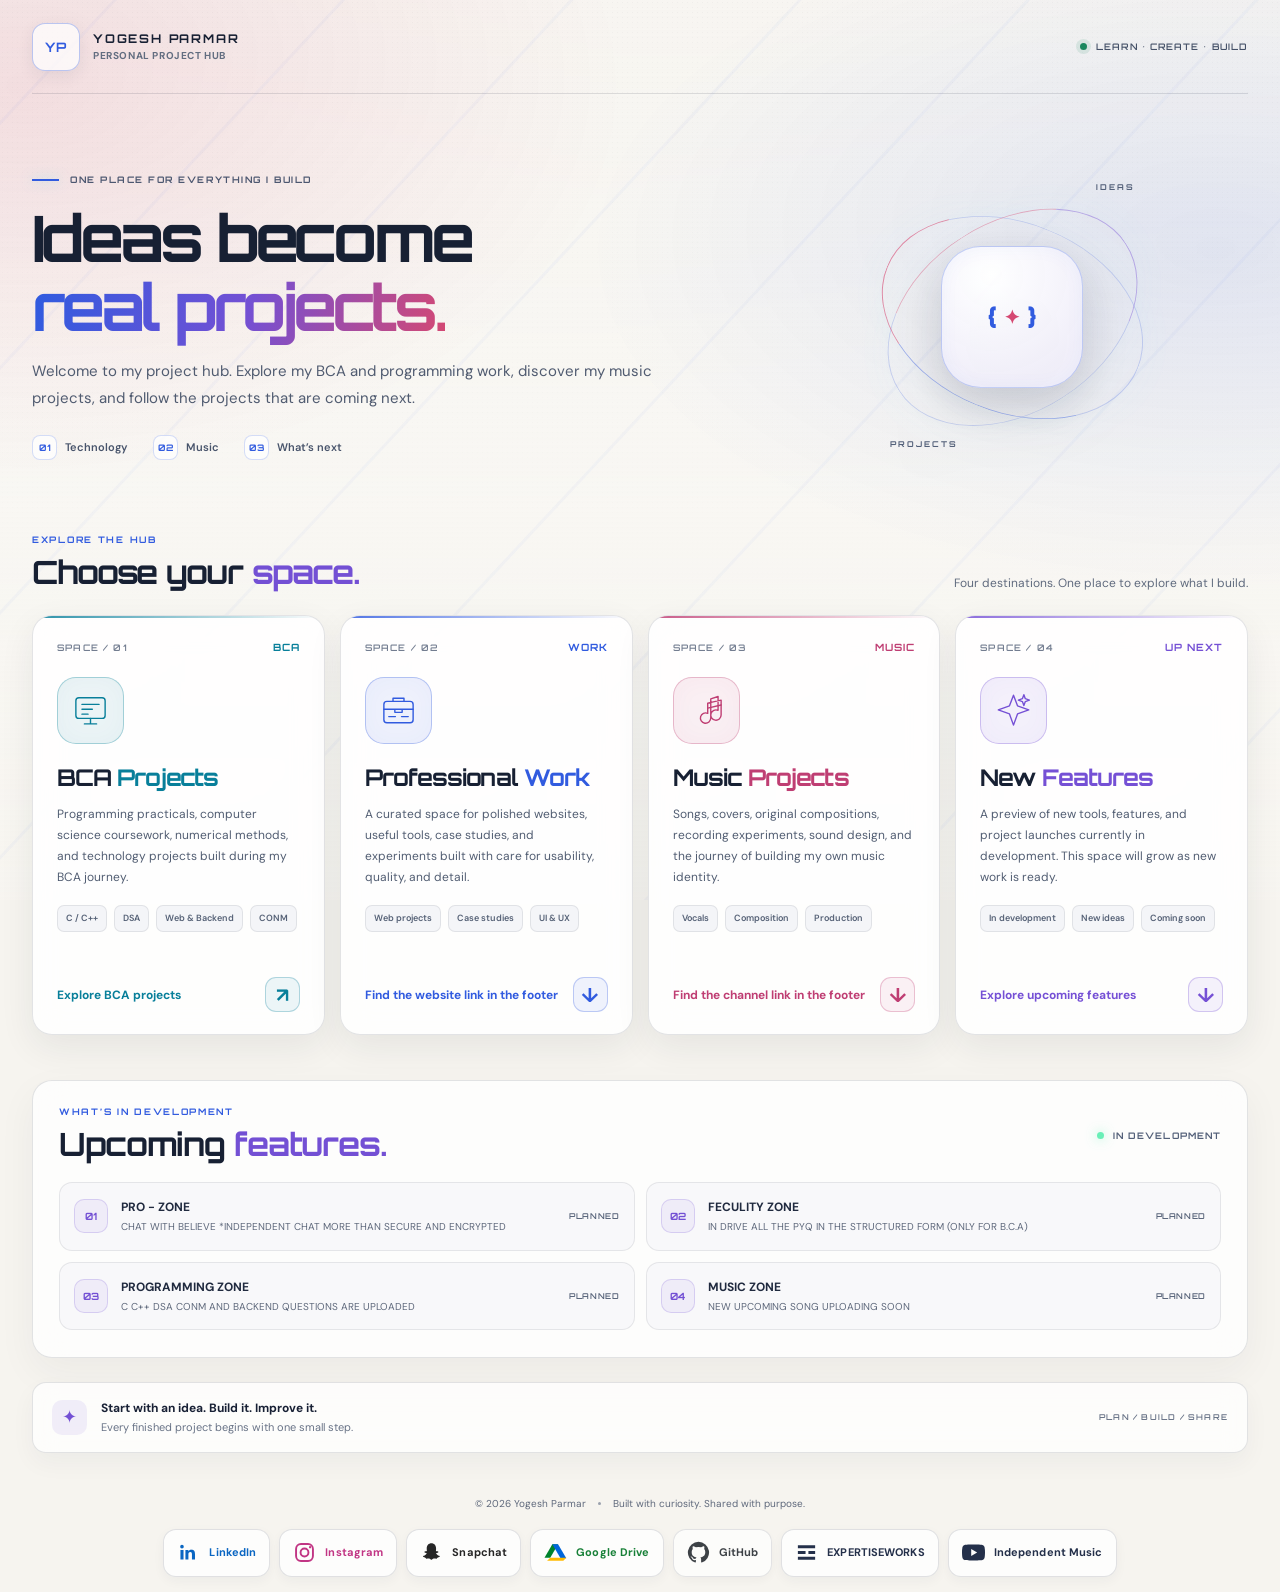
==== commit 4bcc6175: "Update index.html" ====
--- a/index.html
+++ b/index.html
@@ -89,10 +89,10 @@
     <section class="upcoming-section" id="upcoming" aria-labelledby="upcoming-title">
       <div class="upcoming-heading"><div><p class="section-kicker">WHAT’S IN DEVELOPMENT</p><h2 id="upcoming-title">Upcoming <span>features.</span></h2></div><span class="roadmap-status"><span class="status-dot"></span> IN DEVELOPMENT</span></div>
       <div class="roadmap-grid">
-        <article class="roadmap-item"><span class="roadmap-index">01</span><div><h3>DSA Practice Website</h3><p>Data structures, algorithms, and problem-solving exercises.</p></div><span class="roadmap-state">PLANNED</span></article>
-        <article class="roadmap-item"><span class="roadmap-index">02</span><div><h3>Web Technology</h3><p>A dedicated home for HTML, CSS, JavaScript, and web practicals.</p></div><span class="roadmap-state">PLANNED</span></article>
-        <article class="roadmap-item"><span class="roadmap-index">03</span><div><h3>Backend with PHP</h3><p>Server-side development, PHP, database integration, and forms.</p></div><span class="roadmap-state">PLANNED</span></article>
-        <article class="roadmap-item"><span class="roadmap-index">04</span><div><h3>CONM Learning Website</h3><p>Numerical methods with step-by-step explanations and practice.</p></div><span class="roadmap-state">PLANNED</span></article>
+        <article class="roadmap-item"><span class="roadmap-index">01</span><div><h3>PRO - ZONE</h3><p>CHAT WITH BELIEVE *INDEPENDENT CHAT MORE THAN SECURE AND ENCRYPTED</p></div><span class="roadmap-state">PLANNED</span></article>
+        <article class="roadmap-item"><span class="roadmap-index">02</span><div><h3>FECULITY ZONE</h3><p>IN DRIVE ALL THE PYQ IN THE STRUCTURED FORM (ONLY FOR B.C.A)</p></div><span class="roadmap-state">PLANNED</span></article>
+        <article class="roadmap-item"><span class="roadmap-index">03</span><div><h3>PROGRAMMING ZONE</h3><p>C C++ DSA CONM AND BACKEND QUESTIONS ARE UPLOADED </p></div><span class="roadmap-state">PLANNED</span></article>
+        <article class="roadmap-item"><span class="roadmap-index">04</span><div><h3>MUSIC ZONE</h3><p>NEW UPCOMING SONG UPLOADING SOON</p></div><span class="roadmap-state">PLANNED</span></article>
       </div>
     </section>
 
@@ -114,7 +114,7 @@
       <a class="social-link social-drive" href="https://drive.google.com/drive/folders/1pf0U4U9AQBYV0tMJHg-OtUp4L3XVB7gf?usp=drive_link" target="_blank" rel="noopener noreferrer" aria-label="Google Drive" title="Open Google Drive">
         <svg viewBox="0 0 32 32" aria-hidden="true" focusable="false"><path fill="#00832d" d="M11.6 4.5h8L8.7 23.4h-8z"/><path fill="#0066da" d="M19.6 4.5 31 24h-8L11.6 4.5z"/><path fill="#ffba00" d="M8.7 23.4h22.4l-4.2 4.1H4.3z"/></svg><span class="social-name">Google Drive</span>
       </a>
-      <a class="social-link social-github is-unconfigured" href="#" data-social="github" aria-label="GitHub" title="Add your GitHub URL in site-links.js" aria-disabled="true">
+      <a class="social-link social-github is-unconfigured" href="https://github.com/yogesh14songss-ai" data-social="github" aria-label="GitHub" title="Add your GitHub URL in site-links.js" aria-disabled="true">
         <svg viewBox="0 0 24 24" aria-hidden="true" focusable="false"><path fill="currentColor" d="M12 .9A11.1 11.1 0 0 0 8.49 22.53c.55.1.76-.24.76-.53v-2.08c-3.1.67-3.75-1.32-3.75-1.32-.5-1.28-1.23-1.62-1.23-1.62-1.01-.69.08-.68.08-.68 1.11.08 1.7 1.14 1.7 1.14.99 1.7 2.6 1.21 3.23.92.1-.72.39-1.21.71-1.49-2.48-.28-5.09-1.24-5.09-5.52 0-1.22.44-2.21 1.15-2.99-.12-.28-.5-1.42.11-2.95 0 0 .94-.3 3.05 1.14a10.6 10.6 0 0 1 5.55 0c2.11-1.44 3.05-1.14 3.05-1.14.61 1.53.23 2.67.11 2.95.72.78 1.15 1.77 1.15 2.99 0 4.29-2.61 5.24-5.1 5.51.4.35.75 1.03.75 2.08V22c0 .29.2.63.76.52A11.1 11.1 0 0 0 12 .9Z"/></svg><span class="social-name">GitHub</span>
       </a>
       <a class="social-link social-expertise" href="https://yogesh14songss-ai.github.io/EXPERTISEWORKS/" target="_blank" rel="noopener noreferrer" aria-label="EXPERTISEWORKS" title="Open EXPERTISEWORKS">
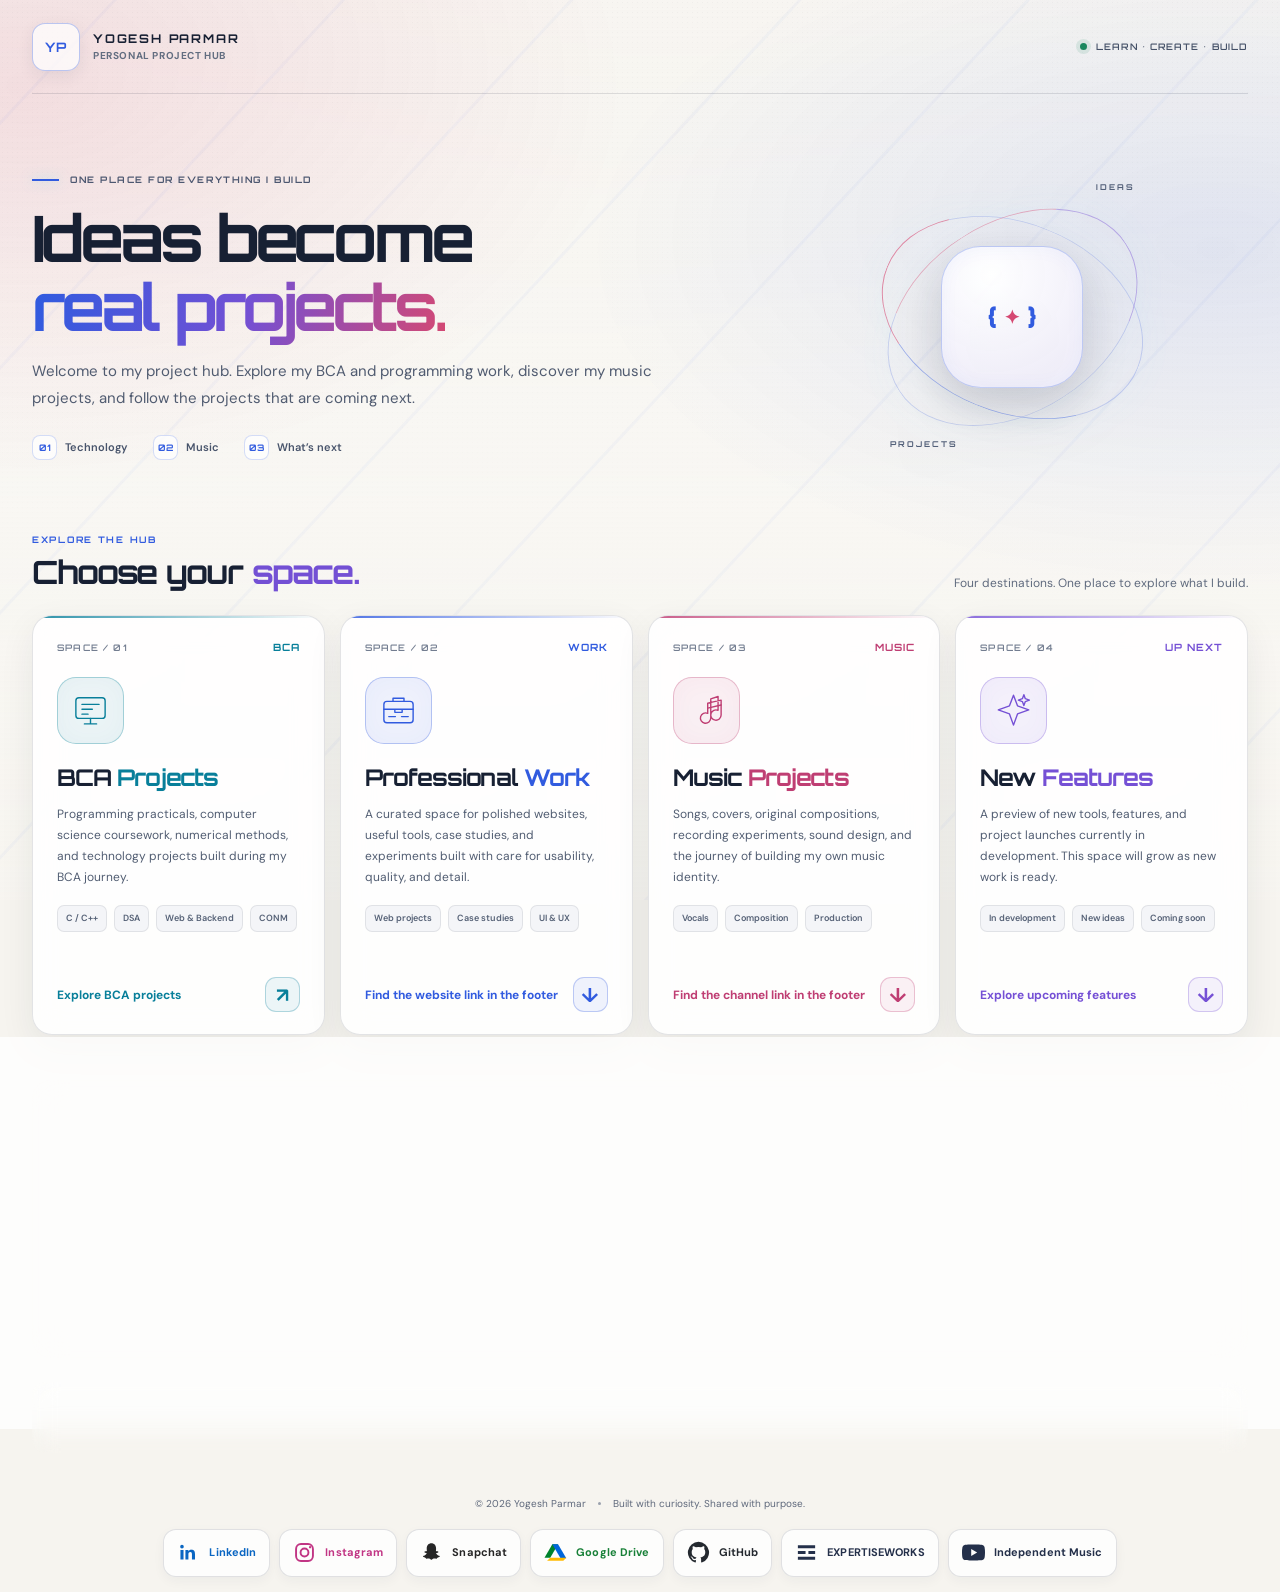
==== commit 92f9f25c: "Refactor GitHub link for better accessibility" ====
--- a/index.html
+++ b/index.html
@@ -114,9 +114,19 @@
       <a class="social-link social-drive" href="https://drive.google.com/drive/folders/1pf0U4U9AQBYV0tMJHg-OtUp4L3XVB7gf?usp=drive_link" target="_blank" rel="noopener noreferrer" aria-label="Google Drive" title="Open Google Drive">
         <svg viewBox="0 0 32 32" aria-hidden="true" focusable="false"><path fill="#00832d" d="M11.6 4.5h8L8.7 23.4h-8z"/><path fill="#0066da" d="M19.6 4.5 31 24h-8L11.6 4.5z"/><path fill="#ffba00" d="M8.7 23.4h22.4l-4.2 4.1H4.3z"/></svg><span class="social-name">Google Drive</span>
       </a>
-      <a class="social-link social-github is-unconfigured" href="https://github.com/yogesh14songss-ai" data-social="github" aria-label="GitHub" title="Add your GitHub URL in site-links.js" aria-disabled="true">
-        <svg viewBox="0 0 24 24" aria-hidden="true" focusable="false"><path fill="currentColor" d="M12 .9A11.1 11.1 0 0 0 8.49 22.53c.55.1.76-.24.76-.53v-2.08c-3.1.67-3.75-1.32-3.75-1.32-.5-1.28-1.23-1.62-1.23-1.62-1.01-.69.08-.68.08-.68 1.11.08 1.7 1.14 1.7 1.14.99 1.7 2.6 1.21 3.23.92.1-.72.39-1.21.71-1.49-2.48-.28-5.09-1.24-5.09-5.52 0-1.22.44-2.21 1.15-2.99-.12-.28-.5-1.42.11-2.95 0 0 .94-.3 3.05 1.14a10.6 10.6 0 0 1 5.55 0c2.11-1.44 3.05-1.14 3.05-1.14.61 1.53.23 2.67.11 2.95.72.78 1.15 1.77 1.15 2.99 0 4.29-2.61 5.24-5.1 5.51.4.35.75 1.03.75 2.08V22c0 .29.2.63.76.52A11.1 11.1 0 0 0 12 .9Z"/></svg><span class="social-name">GitHub</span>
-      </a>
+      <a
+  class="social-link social-github"
+  href="https://github.com/yogesh14songss-ai"
+  target="_blank"
+  rel="noopener noreferrer"
+  aria-label="GitHub"
+  title="Visit GitHub Profile"
+>
+  <svg viewBox="0 0 24 24" aria-hidden="true" focusable="false">
+    <path fill="currentColor" d="M12 .9A11.1 11.1 0 0 0 8.49 22.53c.55.1.76-.24.76-.53v-2.08c-3.1.67-3.75-1.32-3.75-1.32-.5-1.28-1.23-1.62-1.23-1.62-1.01-.69.08-.68.08-.68 1.11.08 1.7 1.14 1.7 1.14.99 1.7 2.6 1.21 3.23.92.1-.72.39-1.21.71-1.49-2.48-.28-5.09-1.24-5.09-5.52 0-1.22.44-2.21 1.15-2.99-.12-.28-.5-1.42.11-2.95 0 0 .94-.3 3.05 1.14a10.6 10.6 0 0 1 5.55 0c2.11-1.44 3.05-1.14 3.05-1.14.61 1.53.23 2.67.11 2.95.72.78 1.15 1.77 1.15 2.99 0 4.29-2.61 5.24-5.1 5.51.4.35.75 1.03.75 2.08V22c0 .29.2.63.76.52A11.1 11.1 0 0 0 12 .9Z"/>
+  </svg>
+  <span class="social-name">GitHub</span>
+</a>
       <a class="social-link social-expertise" href="https://yogesh14songss-ai.github.io/EXPERTISEWORKS/" target="_blank" rel="noopener noreferrer" aria-label="EXPERTISEWORKS" title="Open EXPERTISEWORKS">
         <svg viewBox="0 0 24 24" aria-hidden="true" focusable="false"><path fill="currentColor" d="M3 4.5h18v3H3zM3 10.5h8v3H3zM3 16.5h18v3H3zM14 10.5h7v3h-7z"/></svg><span class="social-name">EXPERTISEWORKS</span>
       </a>
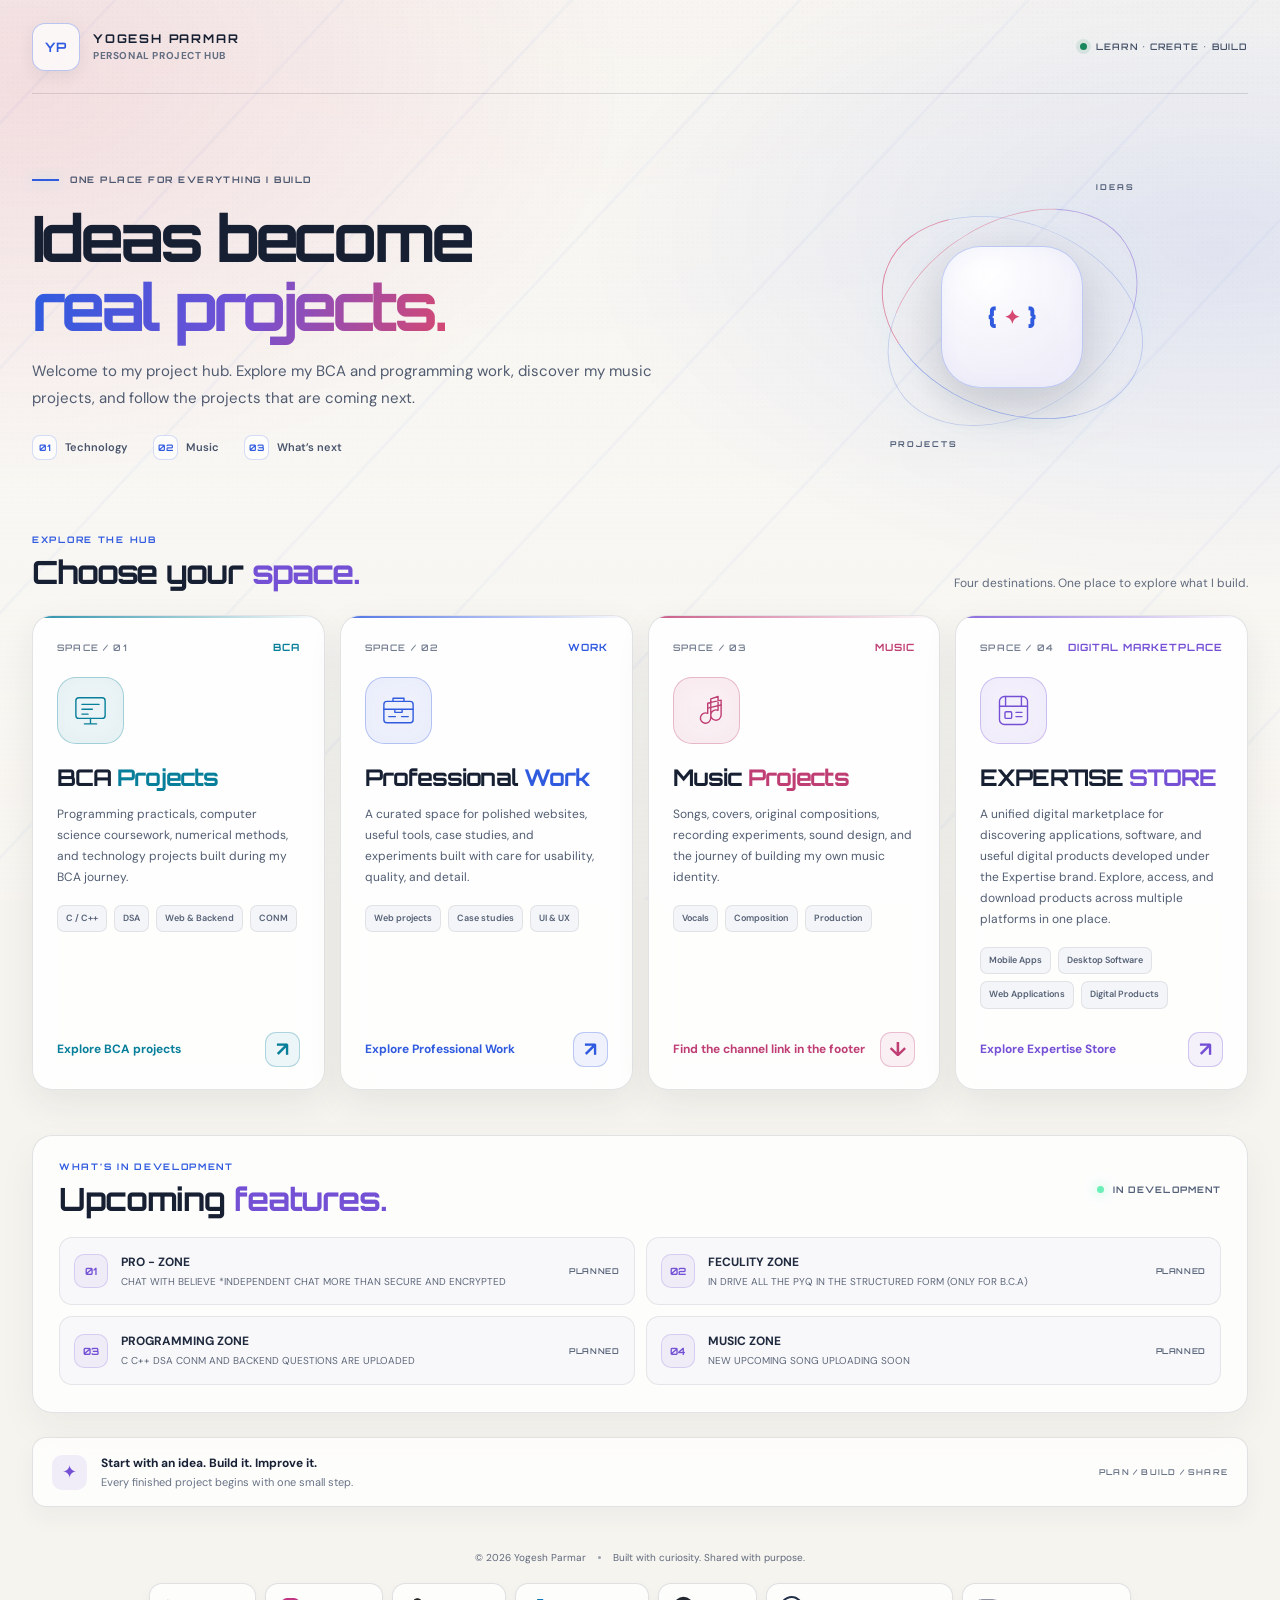
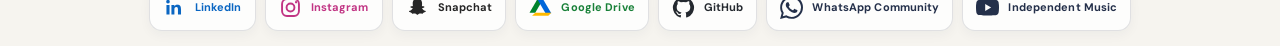
==== commit 5b77f58c: "Update index.html" ====
--- a/index.html
+++ b/index.html
@@ -1,22 +1,28 @@
 <!DOCTYPE html>
 <html lang="en">
+
 <head>
   <meta charset="UTF-8">
   <meta name="viewport" content="width=device-width, initial-scale=1.0">
   <meta name="theme-color" content="#070b16">
-  <meta name="description" content="Explore Yogesh Parmar's BCA projects, professional work, music projects, and upcoming features in one place.">
+  <meta name="description"
+    content="Explore Yogesh Parmar's BCA projects, professional work, music projects, and upcoming features in one place.">
   <title>Yogesh Parmar | Project Hub</title>
   <link rel="preconnect" href="https://fonts.googleapis.com">
   <link rel="preconnect" href="https://fonts.gstatic.com" crossorigin>
-  <link href="https://fonts.googleapis.com/css2?family=DM+Sans:wght@400;500;600;700&family=Orbitron:wght@500;600;700;800&display=swap" rel="stylesheet">
+  <link
+    href="https://fonts.googleapis.com/css2?family=DM+Sans:wght@400;500;600;700&family=Orbitron:wght@500;600;700;800&display=swap"
+    rel="stylesheet">
   <link rel="stylesheet" href="style.css">
 </head>
+
 <body>
   <div class="background-wash" aria-hidden="true"></div>
   <header class="topbar">
     <a class="brand" href="index.html" aria-label="Yogesh Parmar project hub home">
       <span class="brand-mark" aria-hidden="true">YP</span>
-      <span class="brand-copy"><span class="brand-name">YOGESH PARMAR</span><span class="brand-subtitle">PERSONAL PROJECT HUB</span></span>
+      <span class="brand-copy"><span class="brand-name">YOGESH PARMAR</span><span class="brand-subtitle">PERSONAL
+          PROJECT HUB</span></span>
     </a>
     <div class="topbar-status"><span class="status-dot"></span> LEARN • CREATE • BUILD</div>
   </header>
@@ -26,7 +32,8 @@
       <div class="hero-content">
         <div class="eyebrow"><span class="eyebrow-line"></span> ONE PLACE FOR EVERYTHING I BUILD</div>
         <h1 id="hero-title">Ideas become<br><span class="gradient-text">real projects.</span></h1>
-        <p class="hero-description">Welcome to my project hub. Explore my BCA and programming work, discover my music projects, and follow the projects that are coming next.</p>
+        <p class="hero-description">Welcome to my project hub. Explore my BCA and programming work, discover my music
+          projects, and follow the projects that are coming next.</p>
         <div class="hero-meta">
           <span><span class="meta-icon">01</span> Technology</span>
           <span><span class="meta-icon">02</span> Music</span>
@@ -34,104 +41,227 @@
         </div>
       </div>
       <div class="hero-emblem" aria-hidden="true">
-        <div class="emblem-ring ring-one"></div><div class="emblem-ring ring-two"></div>
-        <div class="emblem-core"><span class="emblem-bracket">{</span><span class="emblem-slash">✦</span><span class="emblem-bracket">}</span></div>
-        <span class="orbit-label orbit-label-top">IDEAS</span><span class="orbit-label orbit-label-bottom">PROJECTS</span>
+        <div class="emblem-ring ring-one"></div>
+        <div class="emblem-ring ring-two"></div>
+        <div class="emblem-core"><span class="emblem-bracket">{</span><span class="emblem-slash">✦</span><span
+            class="emblem-bracket">}</span></div>
+        <span class="orbit-label orbit-label-top">IDEAS</span><span
+          class="orbit-label orbit-label-bottom">PROJECTS</span>
       </div>
     </section>
 
     <section class="choose-section" aria-labelledby="choose-title">
       <div class="section-heading">
-        <div><p class="section-kicker">EXPLORE THE HUB</p><h2 id="choose-title">Choose your <span>space.</span></h2></div>
+        <div>
+          <p class="section-kicker">EXPLORE THE HUB</p>
+          <h2 id="choose-title">Choose your <span>space.</span></h2>
+        </div>
         <p class="section-note">Four destinations. One place to explore what I build.</p>
       </div>
 
       <div class="project-grid">
         <article class="project-card bca-card">
-          <div class="card-topline"><span class="course-number">SPACE / 01</span><span class="card-mark">BCA</span></div>
-          <div class="project-icon" aria-hidden="true"><svg viewBox="0 0 64 64"><rect x="8" y="11" width="48" height="34" rx="5"/><path d="M22 54h20M32 45v9M18 22h28M18 30h17M18 38h10"/></svg></div>
+          <div class="card-topline"><span class="course-number">SPACE / 01</span><span class="card-mark">BCA</span>
+          </div>
+          <div class="project-icon" aria-hidden="true"><svg viewBox="0 0 64 64">
+              <rect x="8" y="11" width="48" height="34" rx="5" />
+              <path d="M22 54h20M32 45v9M18 22h28M18 30h17M18 38h10" />
+            </svg></div>
           <h3>BCA <span>Projects</span></h3>
-          <p class="project-description">Programming practicals, computer science coursework, numerical methods, and technology projects built during my BCA journey.</p>
-          <div class="card-tags"><span>C / C++</span><span>DSA</span><span>Web &amp; Backend</span><span>CONM</span></div>
-          <a class="project-action" href="programming.html"><span>Explore BCA projects</span><span class="arrow" aria-hidden="true">↗</span></a>
+          <p class="project-description">Programming practicals, computer science coursework, numerical methods, and
+            technology projects built during my BCA journey.</p>
+          <div class="card-tags"><span>C / C++</span><span>DSA</span><span>Web &amp; Backend</span><span>CONM</span>
+          </div>
+          <a class="project-action" href="programming.html"><span>Explore BCA projects</span><span class="arrow"
+              aria-hidden="true">↗</span></a>
         </article>
 
 
         <article class="project-card professional-card" data-project-card="professional">
-          <div class="card-topline"><span class="course-number">SPACE / 02</span><span class="card-mark">WORK</span></div>
-          <div class="project-icon" aria-hidden="true"><svg viewBox="0 0 64 64"><rect x="8" y="17" width="48" height="35" rx="5"/><path d="M23 17v-5h18v5M8 30h48M26 30v5h12v-5M16 42h11M37 42h11"/></svg></div>
+          <div class="card-topline"><span class="course-number">SPACE / 02</span><span class="card-mark">WORK</span>
+          </div>
+          <div class="project-icon" aria-hidden="true"><svg viewBox="0 0 64 64">
+              <rect x="8" y="17" width="48" height="35" rx="5" />
+              <path d="M23 17v-5h18v5M8 30h48M26 30v5h12v-5M16 42h11M37 42h11" />
+            </svg></div>
           <h3>Professional <span>Work</span></h3>
-          <p class="project-description">A curated space for polished websites, useful tools, case studies, and experiments built with care for usability, quality, and detail.</p>
+          <p class="project-description">A curated space for polished websites, useful tools, case studies, and
+            experiments built with care for usability, quality, and detail.</p>
           <div class="card-tags"><span>Web projects</span><span>Case studies</span><span>UI &amp; UX</span></div>
-          <div class="project-action"><span>Find the website link in the footer</span><span class="arrow" aria-hidden="true">↓</span></div>
+          <a class="project-action" href="https://yogesh14songss-ai.github.io/web-app/"><span>Explore Professional Work</span><span class="arrow"
+              aria-hidden="true">↗</span></a>
         </article>
 
         <article class="project-card music-card" data-project-card="music">
-          <div class="card-topline"><span class="course-number">SPACE / 03</span><span class="card-mark">MUSIC</span></div>
-          <div class="project-icon" aria-hidden="true"><svg viewBox="0 0 64 64"><path d="M39 13v31.5a8.5 8.5 0 1 1-5-7.8V20l22-5v24.5a8.5 8.5 0 1 1-5-7.8V9z"/><path d="M34 28l22-5"/></svg></div>
+          <div class="card-topline"><span class="course-number">SPACE / 03</span><span class="card-mark">MUSIC</span>
+          </div>
+          <div class="project-icon" aria-hidden="true"><svg viewBox="0 0 64 64">
+              <path d="M39 13v31.5a8.5 8.5 0 1 1-5-7.8V20l22-5v24.5a8.5 8.5 0 1 1-5-7.8V9z" />
+              <path d="M34 28l22-5" />
+            </svg></div>
           <h3>Music <span>Projects</span></h3>
-          <p class="project-description">Songs, covers, original compositions, recording experiments, sound design, and the journey of building my own music identity.</p>
+          <p class="project-description">Songs, covers, original compositions, recording experiments, sound design, and
+            the journey of building my own music identity.</p>
           <div class="card-tags"><span>Vocals</span><span>Composition</span><span>Production</span></div>
-          <div class="project-action"><span>Find the channel link in the footer</span><span class="arrow" aria-hidden="true">↓</span></div>
-        </article>
-
-        <article class="project-card upcoming-card">
-          <div class="card-topline"><span class="course-number">SPACE / 04</span><span class="card-mark">UP NEXT</span></div>
-          <div class="project-icon" aria-hidden="true"><svg viewBox="0 0 64 64"><path d="M32 7l6.6 17.4L57 31l-18.4 6.6L32 56l-6.6-18.4L7 31l18.4-6.6z"/><path d="M49 6l2.4 6.6L58 15l-6.6 2.4L49 24l-2.4-6.6L40 15l6.6-2.4z"/></svg></div>
-          <h3>New <span>Features</span></h3>
-          <p class="project-description">A preview of new tools, features, and project launches currently in development. This space will grow as new work is ready.</p>
-          <div class="card-tags"><span>In development</span><span>New ideas</span><span>Coming soon</span></div>
-          <a class="project-action" href="#upcoming"><span>Explore upcoming features</span><span class="arrow" aria-hidden="true">↓</span></a>
-        </article>
+          <div class="project-action"><span>Find the channel link in the footer</span><span class="arrow"
+              aria-hidden="true">↓</span></div>
+        </article>
+
+        <article class="project-card upcoming-card expertise-store-card">
+  <div class="card-topline">
+    <span class="course-number">SPACE / 04</span>
+    <span class="card-mark">DIGITAL MARKETPLACE</span>
+  </div>
+
+  <div class="project-icon" aria-hidden="true">
+    <svg viewBox="0 0 64 64">
+      <rect x="9" y="9" width="46" height="46" rx="8"/>
+      <path d="M9 25h46"/>
+      <path d="M19 9v16M45 9v16"/>
+      <rect x="18" y="34" width="11" height="11" rx="2"/>
+      <path d="M36 35h10M36 42h10"/>
+    </svg>
+  </div>
+
+  <h3>EXPERTISE <span>STORE</span></h3>
+
+  <p class="project-description">
+    A unified digital marketplace for discovering applications,
+    software, and useful digital products developed under the
+    Expertise brand. Explore, access, and download products
+    across multiple platforms in one place.
+  </p>
+
+  <div class="card-tags">
+    <span>Mobile Apps</span>
+    <span>Desktop Software</span>
+    <span>Web Applications</span>
+    <span>Digital Products</span>
+  </div>
+
+  <a
+    class="project-action"
+    href="https://yogesh14songss-ai.github.io/expertise-app/"
+    target="_blank"
+    rel="noopener noreferrer"
+  >
+    <span>Explore Expertise Store</span>
+    <span class="arrow" aria-hidden="true">↗</span>
+  </a>
+</article>
       </div>
     </section>
 
     <section class="upcoming-section" id="upcoming" aria-labelledby="upcoming-title">
-      <div class="upcoming-heading"><div><p class="section-kicker">WHAT’S IN DEVELOPMENT</p><h2 id="upcoming-title">Upcoming <span>features.</span></h2></div><span class="roadmap-status"><span class="status-dot"></span> IN DEVELOPMENT</span></div>
+      <div class="upcoming-heading">
+        <div>
+          <p class="section-kicker">WHAT’S IN DEVELOPMENT</p>
+          <h2 id="upcoming-title">Upcoming <span>features.</span></h2>
+        </div><span class="roadmap-status"><span class="status-dot"></span> IN DEVELOPMENT</span>
+      </div>
       <div class="roadmap-grid">
-        <article class="roadmap-item"><span class="roadmap-index">01</span><div><h3>PRO - ZONE</h3><p>CHAT WITH BELIEVE *INDEPENDENT CHAT MORE THAN SECURE AND ENCRYPTED</p></div><span class="roadmap-state">PLANNED</span></article>
-        <article class="roadmap-item"><span class="roadmap-index">02</span><div><h3>FECULITY ZONE</h3><p>IN DRIVE ALL THE PYQ IN THE STRUCTURED FORM (ONLY FOR B.C.A)</p></div><span class="roadmap-state">PLANNED</span></article>
-        <article class="roadmap-item"><span class="roadmap-index">03</span><div><h3>PROGRAMMING ZONE</h3><p>C C++ DSA CONM AND BACKEND QUESTIONS ARE UPLOADED </p></div><span class="roadmap-state">PLANNED</span></article>
-        <article class="roadmap-item"><span class="roadmap-index">04</span><div><h3>MUSIC ZONE</h3><p>NEW UPCOMING SONG UPLOADING SOON</p></div><span class="roadmap-state">PLANNED</span></article>
-      </div>
-    </section>
-
-    <section class="bottom-strip" aria-label="Project reminder"><div class="strip-symbol" aria-hidden="true">✦</div><p><strong>Start with an idea. Build it. Improve it.</strong><span>Every finished project begins with one small step.</span></p><div class="strip-decoration" aria-hidden="true">PLAN / BUILD / SHARE</div></section>
+        <article class="roadmap-item"><span class="roadmap-index">01</span>
+          <div>
+            <h3>PRO - ZONE</h3>
+            <p>CHAT WITH BELIEVE *INDEPENDENT CHAT MORE THAN SECURE AND ENCRYPTED</p>
+          </div><span class="roadmap-state">PLANNED</span>
+        </article>
+        <article class="roadmap-item"><span class="roadmap-index">02</span>
+          <div>
+            <h3>FECULITY ZONE</h3>
+            <p>IN DRIVE ALL THE PYQ IN THE STRUCTURED FORM (ONLY FOR B.C.A)</p>
+          </div><span class="roadmap-state">PLANNED</span>
+        </article>
+        <article class="roadmap-item"><span class="roadmap-index">03</span>
+          <div>
+            <h3>PROGRAMMING ZONE</h3>
+            <p>C C++ DSA CONM AND BACKEND QUESTIONS ARE UPLOADED </p>
+          </div><span class="roadmap-state">PLANNED</span>
+        </article>
+        <article class="roadmap-item"><span class="roadmap-index">04</span>
+          <div>
+            <h3>MUSIC ZONE</h3>
+            <p>NEW UPCOMING SONG UPLOADING SOON</p>
+          </div><span class="roadmap-state">PLANNED</span>
+        </article>
+      </div>
+    </section>
+
+    <section class="bottom-strip" aria-label="Project reminder">
+      <div class="strip-symbol" aria-hidden="true">✦</div>
+      <p><strong>Start with an idea. Build it. Improve it.</strong><span>Every finished project begins with one small
+          step.</span></p>
+      <div class="strip-decoration" aria-hidden="true">PLAN / BUILD / SHARE</div>
+    </section>
   </main>
 
   <footer class="footer">
-    <div class="footer-copy"><span>© <span id="year">2026</span> Yogesh Parmar</span><span class="footer-divider" aria-hidden="true"></span><span>Built with curiosity. Shared with purpose.</span></div>
+    <div class="footer-copy"><span>© <span id="year">2026</span> Yogesh Parmar</span><span class="footer-divider"
+        aria-hidden="true"></span><span>Built with curiosity. Shared with purpose.</span></div>
     <nav class="footer-socials" aria-label="Social and resource links">
-      <a class="social-link social-linkedin" href="https://www.linkedin.com/in/yogesh-thakur-935497439?utm_source=share_via&amp;utm_content=profile&amp;utm_medium=member_android" target="_blank" rel="noopener noreferrer" aria-label="LinkedIn" title="Open LinkedIn">
-        <svg viewBox="0 0 24 24" aria-hidden="true" focusable="false"><path fill="currentColor" d="M5.2 7.8a1.9 1.9 0 1 0 0-3.8 1.9 1.9 0 0 0 0 3.8ZM3.6 9.3h3.2v10H3.6zM8.8 9.3h3.1v1.4h.1a3.4 3.4 0 0 1 3-1.7c3.2 0 3.8 2.1 3.8 4.8v5.5h-3.2v-4.9c0-1.2 0-2.8-1.7-2.8s-2 1.3-2 2.7v5H8.8z"/></svg><span class="social-name">LinkedIn</span>
-      </a>
-      <a class="social-link social-instagram" href="https://www.instagram.com/independent_play?vrfl=MWk0eHhvaWdlZnVkOQ==" target="_blank" rel="noopener noreferrer" aria-label="Instagram" title="Open Instagram">
-        <svg viewBox="0 0 24 24" aria-hidden="true" focusable="false"><rect x="3.2" y="3.2" width="17.6" height="17.6" rx="5.1" fill="none" stroke="currentColor" stroke-width="2"/><circle cx="12" cy="12" r="4.1" fill="none" stroke="currentColor" stroke-width="2"/><circle cx="17.8" cy="6.5" r="1.2" fill="currentColor"/></svg><span class="social-name">Instagram</span>
-      </a>
-      <a class="social-link social-snapchat" href="https://www.snapchat.com/add/yogeshparmar_o3?share_id=k4zNBhmO8rQ&amp;locale=en-IN" target="_blank" rel="noopener noreferrer" aria-label="Snapchat" title="Open Snapchat">
-        <svg viewBox="0 0 24 24" aria-hidden="true" focusable="false"><path fill="currentColor" d="M12 2.4c-3.1 0-5 2.2-5 5.8 0 .7.1 1.5.2 2.2-.5.3-1.1.4-1.7.4-.6 0-.9.3-.9.7 0 .7 1.5 1.1 2.5 1.2-.6 1.3-1.8 2.2-3.2 2.8-.5.2-.8.4-.8.8 0 .5 1.2.7 2 .8.7.1 1 .6 1.2 1.2.1.3.3.4.7.3.6-.1 1.1-.3 1.8-.3 1.1 0 1.7.4 2.4 1 .4.3 1 .3 1.4 0 .7-.6 1.3-1 2.4-1 .7 0 1.2.2 1.8.3.4.1.6 0 .7-.3.2-.6.5-1.1 1.2-1.2.8-.1 2-.3 2-.8 0-.4-.3-.6-.8-.8-1.4-.6-2.6-1.5-3.2-2.8 1-.1 2.5-.5 2.5-1.2 0-.4-.3-.7-.9-.7-.6 0-1.2-.1-1.7-.4.1-.7.2-1.5.2-2.2 0-3.6-1.9-5.8-5-5.8Z"/></svg><span class="social-name">Snapchat</span>
-      </a>
-      <a class="social-link social-drive" href="https://drive.google.com/drive/folders/1pf0U4U9AQBYV0tMJHg-OtUp4L3XVB7gf?usp=drive_link" target="_blank" rel="noopener noreferrer" aria-label="Google Drive" title="Open Google Drive">
-        <svg viewBox="0 0 32 32" aria-hidden="true" focusable="false"><path fill="#00832d" d="M11.6 4.5h8L8.7 23.4h-8z"/><path fill="#0066da" d="M19.6 4.5 31 24h-8L11.6 4.5z"/><path fill="#ffba00" d="M8.7 23.4h22.4l-4.2 4.1H4.3z"/></svg><span class="social-name">Google Drive</span>
-      </a>
-      <a
-  class="social-link social-github"
-  href="https://github.com/yogesh14songss-ai"
+      <a class="social-link social-linkedin"
+        href="https://www.linkedin.com/in/yogesh-thakur-935497439?utm_source=share_via&amp;utm_content=profile&amp;utm_medium=member_android"
+        target="_blank" rel="noopener noreferrer" aria-label="LinkedIn" title="Open LinkedIn">
+        <svg viewBox="0 0 24 24" aria-hidden="true" focusable="false">
+          <path fill="currentColor"
+            d="M5.2 7.8a1.9 1.9 0 1 0 0-3.8 1.9 1.9 0 0 0 0 3.8ZM3.6 9.3h3.2v10H3.6zM8.8 9.3h3.1v1.4h.1a3.4 3.4 0 0 1 3-1.7c3.2 0 3.8 2.1 3.8 4.8v5.5h-3.2v-4.9c0-1.2 0-2.8-1.7-2.8s-2 1.3-2 2.7v5H8.8z" />
+        </svg><span class="social-name">LinkedIn</span>
+      </a>
+      <a class="social-link social-instagram"
+        href="https://www.instagram.com/independent_play?vrfl=MWk0eHhvaWdlZnVkOQ==" target="_blank"
+        rel="noopener noreferrer" aria-label="Instagram" title="Open Instagram">
+        <svg viewBox="0 0 24 24" aria-hidden="true" focusable="false">
+          <rect x="3.2" y="3.2" width="17.6" height="17.6" rx="5.1" fill="none" stroke="currentColor"
+            stroke-width="2" />
+          <circle cx="12" cy="12" r="4.1" fill="none" stroke="currentColor" stroke-width="2" />
+          <circle cx="17.8" cy="6.5" r="1.2" fill="currentColor" />
+        </svg><span class="social-name">Instagram</span>
+      </a>
+      <a class="social-link social-snapchat"
+        href="https://www.snapchat.com/add/yogeshparmar_o3?share_id=k4zNBhmO8rQ&amp;locale=en-IN" target="_blank"
+        rel="noopener noreferrer" aria-label="Snapchat" title="Open Snapchat">
+        <svg viewBox="0 0 24 24" aria-hidden="true" focusable="false">
+          <path fill="currentColor"
+            d="M12 2.4c-3.1 0-5 2.2-5 5.8 0 .7.1 1.5.2 2.2-.5.3-1.1.4-1.7.4-.6 0-.9.3-.9.7 0 .7 1.5 1.1 2.5 1.2-.6 1.3-1.8 2.2-3.2 2.8-.5.2-.8.4-.8.8 0 .5 1.2.7 2 .8.7.1 1 .6 1.2 1.2.1.3.3.4.7.3.6-.1 1.1-.3 1.8-.3 1.1 0 1.7.4 2.4 1 .4.3 1 .3 1.4 0 .7-.6 1.3-1 2.4-1 .7 0 1.2.2 1.8.3.4.1.6 0 .7-.3.2-.6.5-1.1 1.2-1.2.8-.1 2-.3 2-.8 0-.4-.3-.6-.8-.8-1.4-.6-2.6-1.5-3.2-2.8 1-.1 2.5-.5 2.5-1.2 0-.4-.3-.7-.9-.7-.6 0-1.2-.1-1.7-.4.1-.7.2-1.5.2-2.2 0-3.6-1.9-5.8-5-5.8Z" />
+        </svg><span class="social-name">Snapchat</span>
+      </a>
+      <a class="social-link social-drive"
+        href="https://drive.google.com/drive/folders/1pf0U4U9AQBYV0tMJHg-OtUp4L3XVB7gf?usp=drive_link" target="_blank"
+        rel="noopener noreferrer" aria-label="Google Drive" title="Open Google Drive">
+        <svg viewBox="0 0 32 32" aria-hidden="true" focusable="false">
+          <path fill="#00832d" d="M11.6 4.5h8L8.7 23.4h-8z" />
+          <path fill="#0066da" d="M19.6 4.5 31 24h-8L11.6 4.5z" />
+          <path fill="#ffba00" d="M8.7 23.4h22.4l-4.2 4.1H4.3z" />
+        </svg><span class="social-name">Google Drive</span>
+      </a>
+      <a class="social-link social-github" href="https://github.com/yogesh14songss-ai" target="_blank"
+        rel="noopener noreferrer" aria-label="GitHub" title="Visit GitHub Profile">
+        <svg viewBox="0 0 24 24" aria-hidden="true" focusable="false">
+          <path fill="currentColor"
+            d="M12 .9A11.1 11.1 0 0 0 8.49 22.53c.55.1.76-.24.76-.53v-2.08c-3.1.67-3.75-1.32-3.75-1.32-.5-1.28-1.23-1.62-1.23-1.62-1.01-.69.08-.68.08-.68 1.11.08 1.7 1.14 1.7 1.14.99 1.7 2.6 1.21 3.23.92.1-.72.39-1.21.71-1.49-2.48-.28-5.09-1.24-5.09-5.52 0-1.22.44-2.21 1.15-2.99-.12-.28-.5-1.42.11-2.95 0 0 .94-.3 3.05 1.14a10.6 10.6 0 0 1 5.55 0c2.11-1.44 3.05-1.14 3.05-1.14.61 1.53.23 2.67.11 2.95.72.78 1.15 1.77 1.15 2.99 0 4.29-2.61 5.24-5.1 5.51.4.35.75 1.03.75 2.08V22c0 .29.2.63.76.52A11.1 11.1 0 0 0 12 .9Z" />
+        </svg>
+        <span class="social-name">GitHub</span>
+      </a>
+  <a
+  class="social-link social-whatsapp"
+  href="https://chat.whatsapp.com/GVKanf6Ldpb7VgXMT4TFX6"
   target="_blank"
   rel="noopener noreferrer"
-  aria-label="GitHub"
-  title="Visit GitHub Profile"
+  aria-label="WhatsApp Community"
+  title="Join WhatsApp Community"
 >
   <svg viewBox="0 0 24 24" aria-hidden="true" focusable="false">
-    <path fill="currentColor" d="M12 .9A11.1 11.1 0 0 0 8.49 22.53c.55.1.76-.24.76-.53v-2.08c-3.1.67-3.75-1.32-3.75-1.32-.5-1.28-1.23-1.62-1.23-1.62-1.01-.69.08-.68.08-.68 1.11.08 1.7 1.14 1.7 1.14.99 1.7 2.6 1.21 3.23.92.1-.72.39-1.21.71-1.49-2.48-.28-5.09-1.24-5.09-5.52 0-1.22.44-2.21 1.15-2.99-.12-.28-.5-1.42.11-2.95 0 0 .94-.3 3.05 1.14a10.6 10.6 0 0 1 5.55 0c2.11-1.44 3.05-1.14 3.05-1.14.61 1.53.23 2.67.11 2.95.72.78 1.15 1.77 1.15 2.99 0 4.29-2.61 5.24-5.1 5.51.4.35.75 1.03.75 2.08V22c0 .29.2.63.76.52A11.1 11.1 0 0 0 12 .9Z"/>
+    <path fill="currentColor" d="M20.52 3.48A11.87 11.87 0 0 0 12.08 0C5.52 0 .18 5.34.18 11.9c0 2.1.55 4.15 1.6 5.96L.08 24l6.3-1.65a11.9 11.9 0 0 0 5.7 1.45h.01c6.56 0 11.9-5.34 11.9-11.9a11.85 11.85 0 0 0-3.47-8.42ZM12.09 21.8h-.01a9.9 9.9 0 0 1-5.04-1.38l-.36-.21-3.74.98 1-3.64-.24-.37a9.85 9.85 0 1 1 8.39 4.62Zm5.42-7.38c-.3-.15-1.76-.87-2.03-.97-.27-.1-.47-.15-.67.15-.2.3-.77.97-.95 1.17-.17.2-.35.22-.65.07-.3-.15-1.25-.46-2.38-1.48-.88-.78-1.48-1.75-1.65-2.05-.17-.3-.02-.46.13-.61.13-.13.3-.35.45-.52.15-.18.2-.3.3-.5.1-.2.05-.38-.03-.53-.08-.15-.67-1.62-.92-2.22-.24-.58-.48-.5-.67-.51h-.57c-.2 0-.52.07-.8.37-.27.3-1.04 1.02-1.04 2.48s1.07 2.87 1.22 3.07c.15.2 2.1 3.2 5.1 4.49.71.3 1.27.48 1.7.61.72.23 1.37.2 1.88.12.58-.09 1.76-.72 2-1.42.25-.7.25-1.3.17-1.42-.08-.12-.27-.2-.57-.35Z"/>
   </svg>
-  <span class="social-name">GitHub</span>
+  <span class="social-name">WhatsApp Community</span>
 </a>
-      <a class="social-link social-expertise" href="https://yogesh14songss-ai.github.io/EXPERTISEWORKS/" target="_blank" rel="noopener noreferrer" aria-label="EXPERTISEWORKS" title="Open EXPERTISEWORKS">
-        <svg viewBox="0 0 24 24" aria-hidden="true" focusable="false"><path fill="currentColor" d="M3 4.5h18v3H3zM3 10.5h8v3H3zM3 16.5h18v3H3zM14 10.5h7v3h-7z"/></svg><span class="social-name">EXPERTISEWORKS</span>
-      </a>
-      <a class="social-link social-youtube" href="https://youtube.com/@independent_music_yt?si=UU4DWfwiTOr7bwCP" target="_blank" rel="noopener noreferrer" aria-label="Independent Music on YouTube" title="Open Independent Music on YouTube">
-        <svg viewBox="0 0 24 24" aria-hidden="true" focusable="false"><path fill="currentColor" d="M23.5 6.2a3 3 0 0 0-2.1-2.1C19.6 3.6 12 3.6 12 3.6s-7.6 0-9.4.5A3 3 0 0 0 .5 6.2 31 31 0 0 0 0 12a31 31 0 0 0 .5 5.8 3 3 0 0 0 2.1 2.1c1.8.5 9.4.5 9.4.5s7.6 0 9.4-.5a3 3 0 0 0 2.1-2.1A31 31 0 0 0 24 12a31 31 0 0 0-.5-5.8ZM9.6 15.6V8.4l6.2 3.6z"/></svg><span class="social-name">Independent Music</span>
+      <a class="social-link social-youtube" href="https://youtube.com/@independent_music_yt?si=UU4DWfwiTOr7bwCP"
+        target="_blank" rel="noopener noreferrer" aria-label="Independent Music on YouTube"
+        title="Open Independent Music on YouTube">
+        <svg viewBox="0 0 24 24" aria-hidden="true" focusable="false">
+          <path fill="currentColor"
+            d="M23.5 6.2a3 3 0 0 0-2.1-2.1C19.6 3.6 12 3.6 12 3.6s-7.6 0-9.4.5A3 3 0 0 0 .5 6.2 31 31 0 0 0 0 12a31 31 0 0 0 .5 5.8 3 3 0 0 0 2.1 2.1c1.8.5 9.4.5 9.4.5s7.6 0 9.4-.5a3 3 0 0 0 2.1-2.1A31 31 0 0 0 24 12a31 31 0 0 0-.5-5.8ZM9.6 15.6V8.4l6.2 3.6z" />
+        </svg><span class="social-name">Independent Music</span>
       </a>
     </nav>
   </footer>
@@ -142,4 +272,5 @@
 
   </script>
 </body>
+
 </html>
